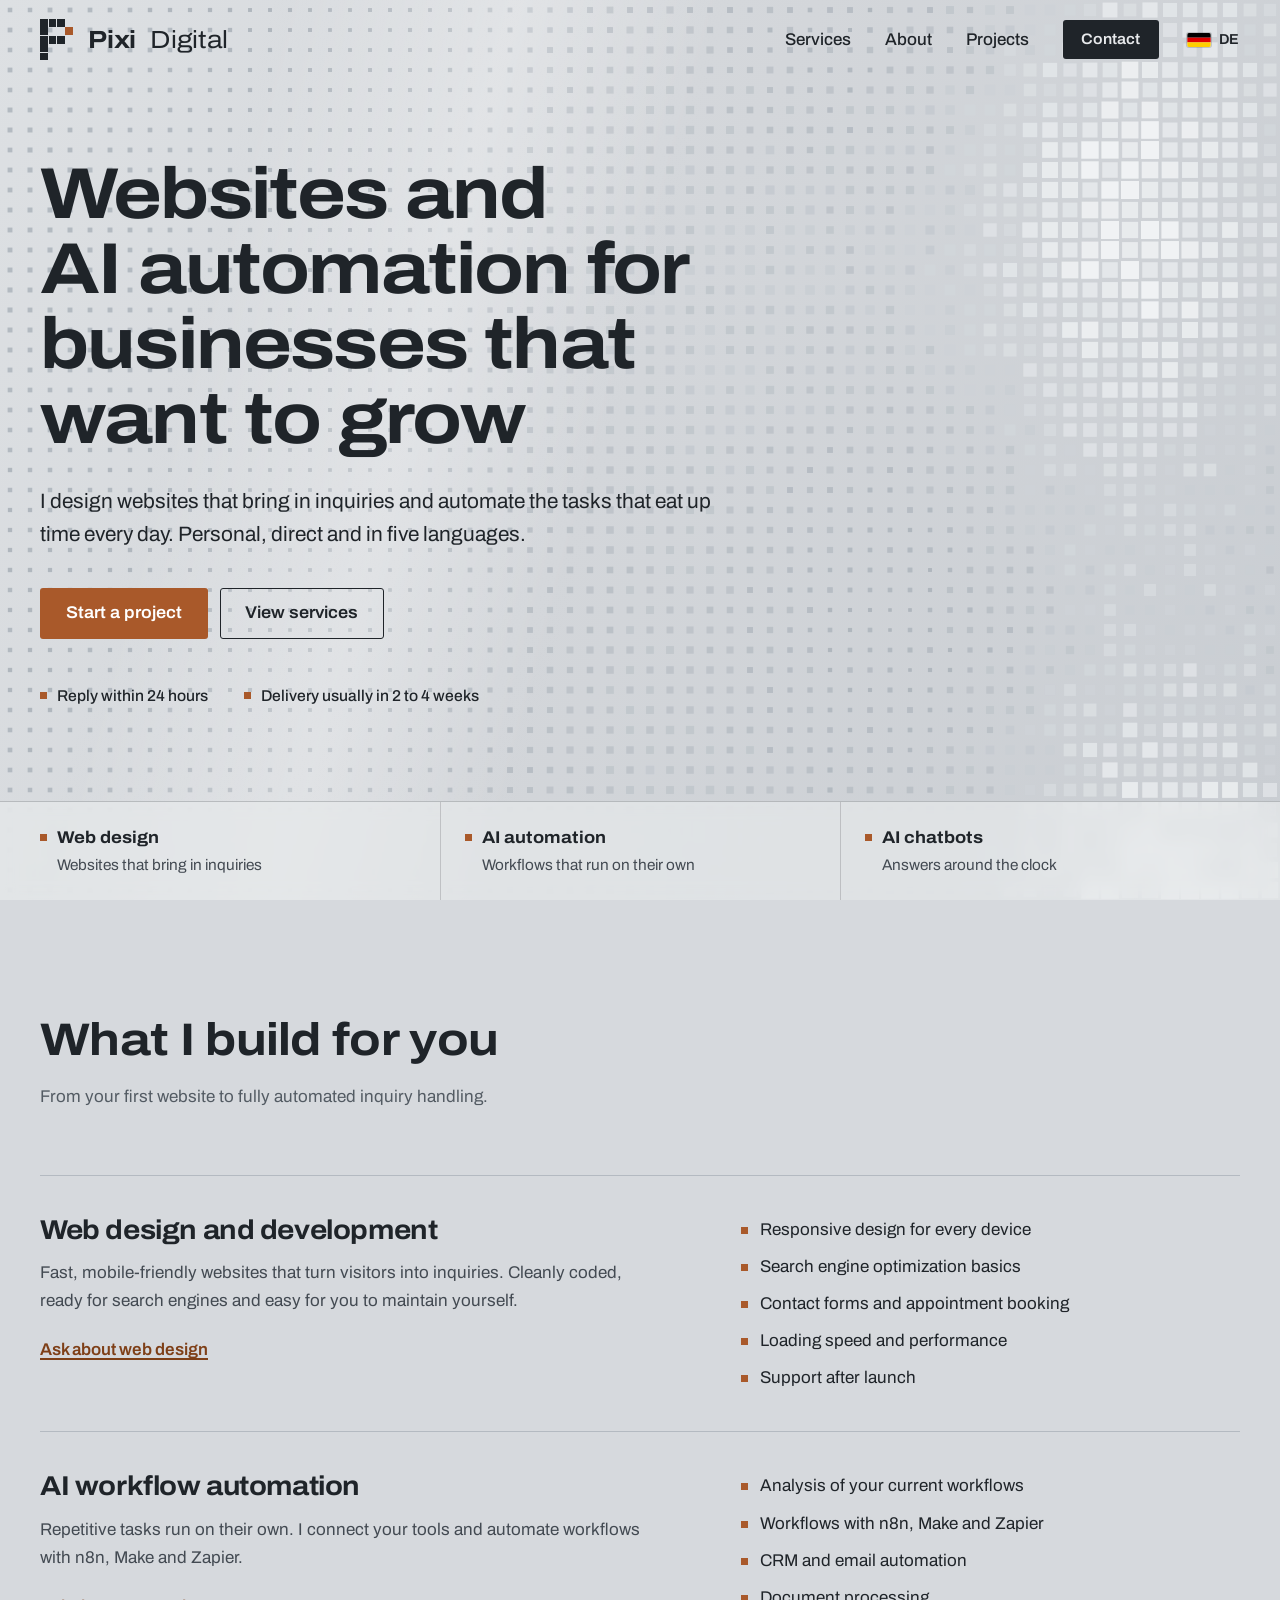
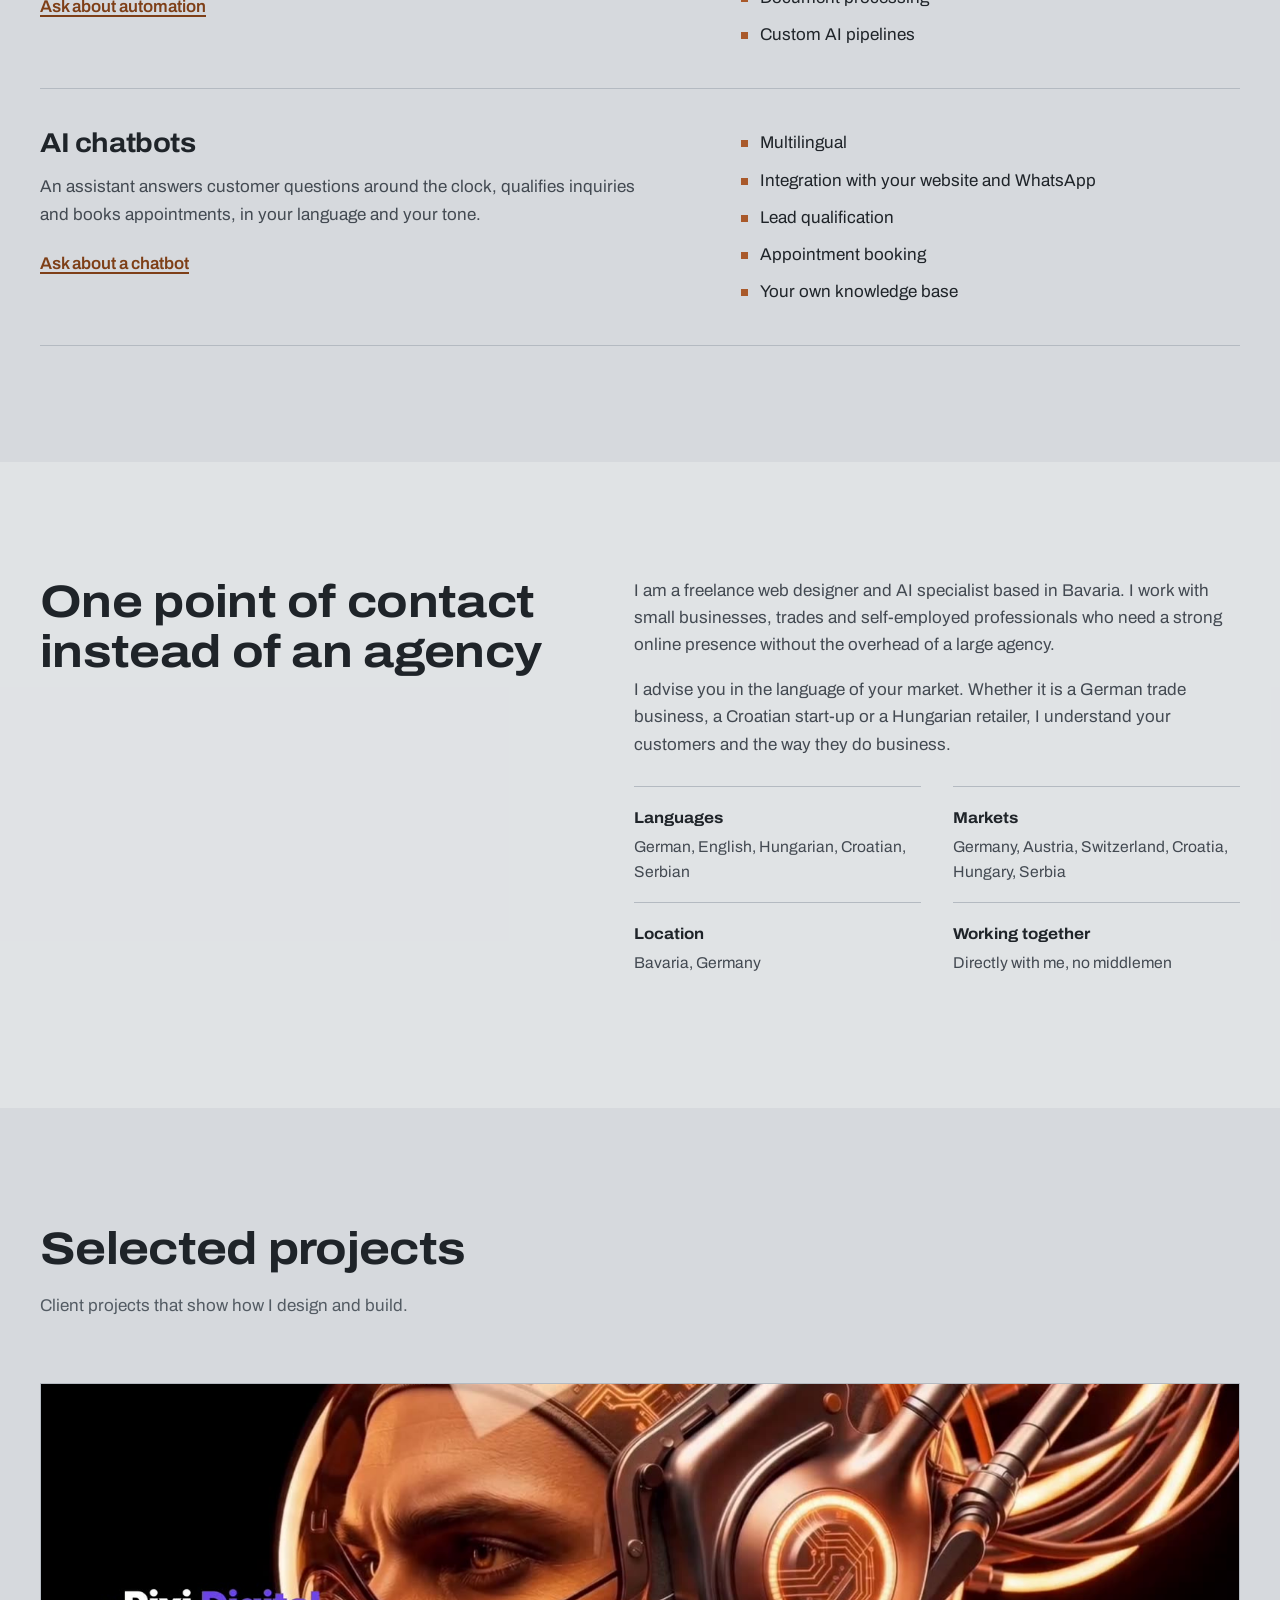
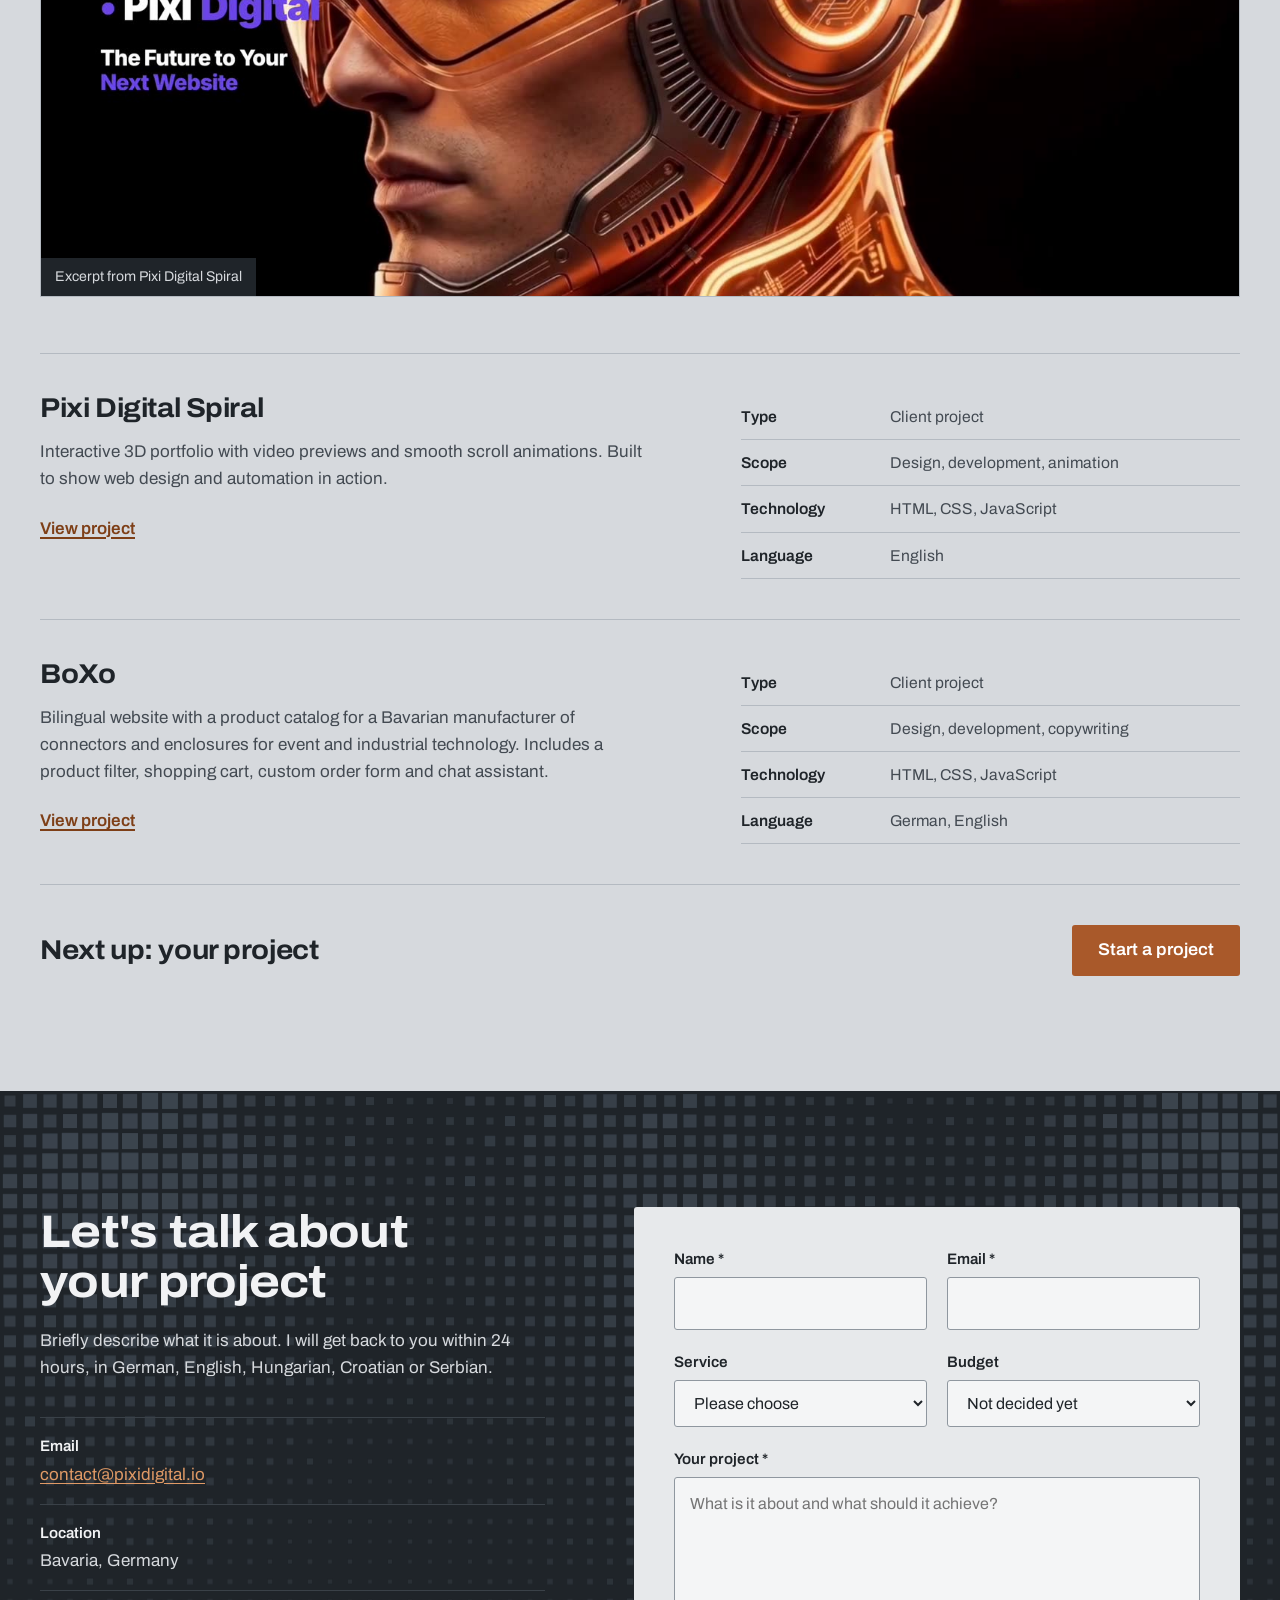
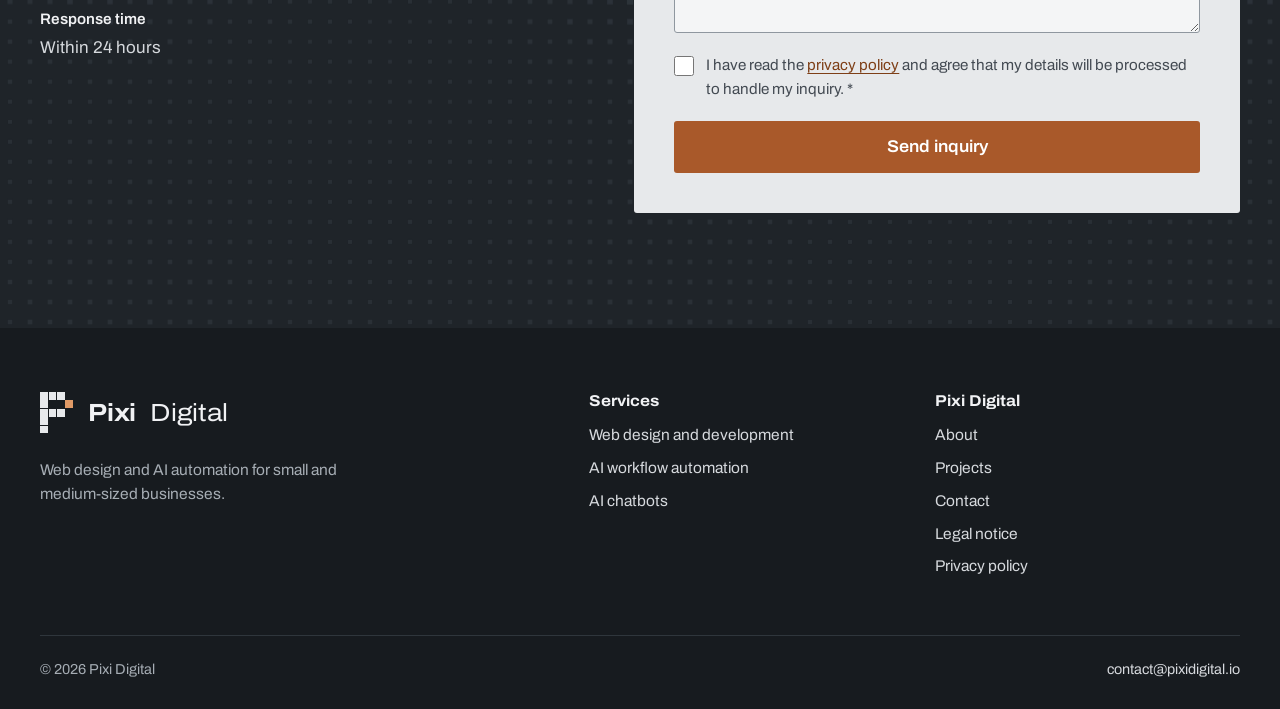
==== en/index.html @ e6fba8e6 "BoXo statt LaserCNC, englische Version mit Sprachumschalter" ====
<!DOCTYPE html>
<html lang="en">
<head>
  <meta charset="UTF-8" />
  <meta name="viewport" content="width=device-width, initial-scale=1" />
  <title>Pixi Digital – Web design and AI automation for businesses in Bavaria</title>
  <meta name="description" content="Pixi Digital designs websites for small and medium-sized businesses, automates workflows with AI and builds chatbots. Consulting in German, English, Hungarian, Croatian and Serbian." />
  <link rel="canonical" href="https://pixidigital.io/en/" />
  <link rel="alternate" hreflang="de" href="https://pixidigital.io/" />
  <link rel="alternate" hreflang="en" href="https://pixidigital.io/en/" />
  <link rel="alternate" hreflang="x-default" href="https://pixidigital.io/" />
  <meta name="theme-color" content="#d6d9dd" />

  <meta property="og:type" content="website" />
  <meta property="og:locale" content="en_US" />
  <meta property="og:locale:alternate" content="de_DE" />
  <meta property="og:site_name" content="Pixi Digital" />
  <meta property="og:title" content="Pixi Digital – Web design and AI automation" />
  <meta property="og:description" content="Websites that bring in inquiries. Workflows that run on their own. For small and medium-sized businesses in Germany, Austria and Switzerland." />
  <meta property="og:url" content="https://pixidigital.io/en/" />

  <link rel="icon" type="image/svg+xml" href="../favicon.svg" />
  <link rel="preload" href="../fonts/archivo-latin-wdth-normal.woff2" as="font" type="font/woff2" crossorigin />
  <link rel="stylesheet" href="../style.css" />

  <script type="application/ld+json">
  {
    "@context": "https://schema.org",
    "@type": "ProfessionalService",
    "name": "Pixi Digital",
    "url": "https://pixidigital.io/en/",
    "email": "contact@pixidigital.io",
    "description": "Web design, AI workflow automation and AI chatbots for small and medium-sized businesses.",
    "areaServed": ["DE", "AT", "CH", "HR", "HU", "RS"],
    "knowsLanguage": ["de", "en", "hu", "hr", "sr"]
  }
  </script>
</head>
<body>
  <a class="skip-link" href="#content">Skip to content</a>

  <header class="site-header" id="siteHeader">
    <div class="wrap">
      <a class="brand" href="#top" aria-label="Pixi Digital, back to top">
        <svg viewBox="0 0 20 25" aria-hidden="true" focusable="false">
          <g fill="#1f2429">
            <rect x="0" y="0" width="4.6" height="4.6"/><rect x="5" y="0" width="4.6" height="4.6"/><rect x="10" y="0" width="4.6" height="4.6"/>
            <rect x="0" y="5" width="4.6" height="4.6"/>
            <rect x="0" y="10" width="4.6" height="4.6"/><rect x="5" y="10" width="4.6" height="4.6"/><rect x="10" y="10" width="4.6" height="4.6"/>
            <rect x="0" y="15" width="4.6" height="4.6"/>
            <rect x="0" y="20" width="4.6" height="4.6"/>
          </g>
          <rect x="15" y="5" width="4.6" height="4.6" fill="#a9592a"/>
        </svg>
        <b>Pixi</b><span>Digital</span>
      </a>
      <button class="nav-toggle" id="navToggle" type="button" aria-expanded="false" aria-controls="siteNav" aria-label="Open menu"><span></span></button>
      <nav aria-label="Main navigation">
        <ul class="nav-list" id="siteNav">
          <li><a href="#services">Services</a></li>
          <li><a href="#about">About</a></li>
          <li><a href="#projects">Projects</a></li>
          <li><a class="btn btn--ink btn--sm" href="#contact">Contact</a></li>
        </ul>
      </nav>
      <a class="lang-switch" href="../" hreflang="de" lang="de" aria-label="Auf Deutsch wechseln">
        <svg class="flag" viewBox="0 0 5 3" width="24" height="14" aria-hidden="true" focusable="false"><rect width="5" height="1" fill="#000"/><rect y="1" width="5" height="1" fill="#dd0000"/><rect y="2" width="5" height="1" fill="#ffce00"/></svg>
        <span>DE</span>
      </a>
    </div>
  </header>

  <main id="content">
    <canvas class="pixel-fall" id="pixelFall" aria-hidden="true"></canvas>
    <section class="hero" id="top" aria-labelledby="hero-title">
      <div class="wrap hero__inner">
        <h1 id="hero-title">Websites and <span class="nb">AI automation</span> for businesses that want to grow</h1>
        <p class="hero__lead">I design websites that bring in inquiries and automate the tasks that eat up time every day. Personal, direct and in five languages.</p>
        <div class="hero__actions">
          <a class="btn btn--copper" href="#contact">Start a project</a>
          <a class="btn btn--line" href="#services">View services</a>
        </div>
        <ul class="facts">
          <li>Reply within 24 hours</li>
          <li>Delivery usually in 2 to 4 weeks</li>
        </ul>
      </div>
      <div class="hero__strip">
        <ul>
          <li><a href="#webdesign"><strong>Web design</strong><span>Websites that bring in inquiries</span></a></li>
          <li><a href="#automation"><strong>AI automation</strong><span>Workflows that run on their own</span></a></li>
          <li><a href="#chatbots"><strong>AI chatbots</strong><span>Answers around the clock</span></a></li>
        </ul>
      </div>
    </section>

    <section class="section" id="services" aria-labelledby="services-title">
      <div class="wrap">
        <div class="section-head">
          <h2 id="services-title">What I build for you</h2>
          <p>From your first website to fully automated inquiry handling.</p>
        </div>

        <article class="service" id="webdesign">
          <div>
            <h3>Web design and development</h3>
            <p>Fast, mobile-friendly websites that turn visitors into inquiries. Cleanly coded, ready for search engines and easy for you to maintain yourself.</p>
            <a class="link-action" href="#contact" data-service="Webdesign">Ask about web design</a>
          </div>
          <ul class="checklist">
            <li>Responsive design for every device</li>
            <li>Search engine optimization basics</li>
            <li>Contact forms and appointment booking</li>
            <li>Loading speed and performance</li>
            <li>Support after launch</li>
          </ul>
        </article>

        <article class="service" id="automation">
          <div>
            <h3>AI workflow automation</h3>
            <p>Repetitive tasks run on their own. I connect your tools and automate workflows with n8n, Make and Zapier.</p>
            <a class="link-action" href="#contact" data-service="KI-Automatisierung">Ask about automation</a>
          </div>
          <ul class="checklist">
            <li>Analysis of your current workflows</li>
            <li>Workflows with n8n, Make and Zapier</li>
            <li>CRM and email automation</li>
            <li>Document processing</li>
            <li>Custom AI pipelines</li>
          </ul>
        </article>

        <article class="service" id="chatbots">
          <div>
            <h3>AI chatbots</h3>
            <p>An assistant answers customer questions around the clock, qualifies inquiries and books appointments, in your language and your tone.</p>
            <a class="link-action" href="#contact" data-service="KI-Chatbot">Ask about a chatbot</a>
          </div>
          <ul class="checklist">
            <li>Multilingual</li>
            <li>Integration with your website and WhatsApp</li>
            <li>Lead qualification</li>
            <li>Appointment booking</li>
            <li>Your own knowledge base</li>
          </ul>
        </article>
      </div>
    </section>

    <section class="section section--raised" id="about" aria-labelledby="about-title">
      <div class="wrap about">
        <h2 id="about-title">One point of contact instead of an agency</h2>
        <div>
          <div class="about__text">
            <p>I am a freelance web designer and AI specialist based in Bavaria. I work with small businesses, trades and self-employed professionals who need a strong online presence without the overhead of a large agency.</p>
            <p>I advise you in the language of your market. Whether it is a German trade business, a Croatian start-up or a Hungarian retailer, I understand your customers and the way they do business.</p>
          </div>
          <dl class="about__facts">
            <div><dt>Languages</dt><dd>German, English, Hungarian, Croatian, Serbian</dd></div>
            <div><dt>Markets</dt><dd>Germany, Austria, Switzerland, Croatia, Hungary, Serbia</dd></div>
            <div><dt>Location</dt><dd>Bavaria, Germany</dd></div>
            <div><dt>Working together</dt><dd>Directly with me, no middlemen</dd></div>
          </dl>
        </div>
      </div>
    </section>

    <section class="section" id="projects" aria-labelledby="projects-title">
      <div class="wrap">
        <div class="section-head">
          <h2 id="projects-title">Selected projects</h2>
          <p>Client projects that show how I design and build.</p>
        </div>

        <figure class="reel">
          <video id="reelVideo" src="../The%20Future.mp4" poster="../reel-poster.jpg" muted loop playsinline preload="metadata" aria-label="Video preview of the Pixi Digital Spiral project"></video>
          <figcaption>Excerpt from Pixi Digital Spiral</figcaption>
        </figure>

        <article class="project">
          <div>
            <h3>Pixi Digital Spiral</h3>
            <p>Interactive 3D portfolio with video previews and smooth scroll animations. Built to show web design and automation in action.</p>
            <a class="link-action" href="https://spiral.pixidigital.io" target="_blank" rel="noopener noreferrer">View project<span class="sr-only"> (opens in a new tab)</span></a>
          </div>
          <dl>
            <div><dt>Type</dt><dd>Client project</dd></div>
            <div><dt>Scope</dt><dd>Design, development, animation</dd></div>
            <div><dt>Technology</dt><dd>HTML, CSS, JavaScript</dd></div>
            <div><dt>Language</dt><dd>English</dd></div>
          </dl>
        </article>

        <article class="project">
          <div>
            <h3>BoXo</h3>
            <p>Bilingual website with a product catalog for a Bavarian manufacturer of connectors and enclosures for event and industrial technology. Includes a product filter, shopping cart, custom order form and chat assistant.</p>
            <a class="link-action" href="https://happareute.netlify.app" target="_blank" rel="noopener noreferrer">View project<span class="sr-only"> (opens in a new tab)</span></a>
          </div>
          <dl>
            <div><dt>Type</dt><dd>Client project</dd></div>
            <div><dt>Scope</dt><dd>Design, development, copywriting</dd></div>
            <div><dt>Technology</dt><dd>HTML, CSS, JavaScript</dd></div>
            <div><dt>Language</dt><dd>German, English</dd></div>
          </dl>
        </article>

        <div class="next-project">
          <h3>Next up: your project</h3>
          <a class="btn btn--copper" href="#contact">Start a project</a>
        </div>
      </div>
    </section>

    <section class="section on-night has-field" id="contact" aria-labelledby="contact-title">
      <canvas class="pixel-field" data-pixel="top" data-palette="night" aria-hidden="true"></canvas>
      <div class="wrap contact">
        <div class="contact__intro">
          <h2 id="contact-title">Let's talk about your project</h2>
          <p>Briefly describe what it is about. I will get back to you within 24 hours, in German, English, Hungarian, Croatian or Serbian.</p>
          <dl class="contact__list">
            <div><dt>Email</dt><dd><a href="mailto:contact@pixidigital.io">contact@pixidigital.io</a></dd></div>
            <div><dt>Location</dt><dd>Bavaria, Germany</dd></div>
            <div><dt>Response time</dt><dd>Within 24 hours</dd></div>
          </dl>
        </div>

        <form class="form" id="contactForm" novalidate>
          <div class="form-row">
            <div class="field">
              <label for="name">Name *</label>
              <input type="text" id="name" name="name" autocomplete="name" required aria-describedby="name-error" />
              <p class="field-error" id="name-error"></p>
            </div>
            <div class="field">
              <label for="email">Email *</label>
              <input type="email" id="email" name="email" autocomplete="email" required aria-describedby="email-error" />
              <p class="field-error" id="email-error"></p>
            </div>
          </div>
          <div class="form-row">
            <div class="field">
              <label for="service">Service</label>
              <select id="service" name="service">
                <option value="">Please choose</option>
                <option value="Webdesign">Web design</option>
                <option value="KI-Automatisierung">AI automation</option>
                <option value="KI-Chatbot">AI chatbot</option>
                <option value="Sonstiges">Other</option>
              </select>
            </div>
            <div class="field">
              <label for="budget">Budget</label>
              <select id="budget" name="budget">
                <option value="">Not decided yet</option>
                <option value="300-500">€300 to €500</option>
                <option value="500-1000">€500 to €1,000</option>
                <option value="1000-2000">€1,000 to €2,000</option>
                <option value="2000-5000">€2,000 to €5,000</option>
                <option value="5000+">Over €5,000</option>
              </select>
            </div>
          </div>
          <div class="field">
            <label for="message">Your project *</label>
            <textarea id="message" name="message" rows="5" placeholder="What is it about and what should it achieve?" required aria-describedby="message-error"></textarea>
            <p class="field-error" id="message-error"></p>
          </div>

          <!-- Honeypot: invisible to people, bots fill it in -->
          <div class="hp" aria-hidden="true">
            <label for="website">Website (please leave empty)</label>
            <input type="text" id="website" name="website" tabindex="-1" autocomplete="off" />
          </div>

          <div class="consent">
            <div class="consent__row">
              <input type="checkbox" id="privacy" name="privacy" required aria-describedby="privacy-error" />
              <label for="privacy">I have read the <a href="privacy.html" target="_blank" rel="noopener">privacy policy</a> and agree that my details will be processed to handle my inquiry. *</label>
            </div>
            <p class="field-error" id="privacy-error"></p>
          </div>

          <button type="submit" class="btn btn--copper" id="submitBtn">Send inquiry</button>
          <p class="form-status" id="formStatus" role="status" aria-live="polite"></p>
        </form>
      </div>
    </section>
  </main>

  <footer class="site-footer">
    <div class="wrap">
      <div class="footer-grid">
        <div>
          <a class="brand" href="#top" aria-label="Pixi Digital, back to top">
            <svg viewBox="0 0 20 25" aria-hidden="true" focusable="false">
              <g fill="#e7e9eb">
                <rect x="0" y="0" width="4.6" height="4.6"/><rect x="5" y="0" width="4.6" height="4.6"/><rect x="10" y="0" width="4.6" height="4.6"/>
                <rect x="0" y="5" width="4.6" height="4.6"/>
                <rect x="0" y="10" width="4.6" height="4.6"/><rect x="5" y="10" width="4.6" height="4.6"/><rect x="10" y="10" width="4.6" height="4.6"/>
                <rect x="0" y="15" width="4.6" height="4.6"/>
                <rect x="0" y="20" width="4.6" height="4.6"/>
              </g>
              <rect x="15" y="5" width="4.6" height="4.6" fill="#e09a66"/>
            </svg>
            <b>Pixi</b><span>Digital</span>
          </a>
          <p>Web design and AI automation for small and medium-sized businesses.</p>
        </div>
        <div>
          <h2>Services</h2>
          <ul>
            <li><a href="#services">Web design and development</a></li>
            <li><a href="#services">AI workflow automation</a></li>
            <li><a href="#services">AI chatbots</a></li>
          </ul>
        </div>
        <div>
          <h2>Pixi Digital</h2>
          <ul>
            <li><a href="#about">About</a></li>
            <li><a href="#projects">Projects</a></li>
            <li><a href="#contact">Contact</a></li>
            <li><a href="legal-notice.html">Legal notice</a></li>
            <li><a href="privacy.html">Privacy policy</a></li>
          </ul>
        </div>
      </div>
      <div class="footer-bottom">
        <p>&copy; 2026 Pixi Digital</p>
        <p><a href="mailto:contact@pixidigital.io">contact@pixidigital.io</a></p>
      </div>
    </div>
  </footer>

  <script src="../script.js" defer></script>
  <script src="../pixel-field.js" defer></script>
  <script src="../pixel-fall.js" defer></script>
</body>
</html>
---- style.css ----
/* ==========================================================================
   Pixi Digital
   Material: gebürsteter Stahl, Kupfer. Motiv: Pixel.
   ========================================================================== */

/* --- Schrift (lokal eingebunden, keine Verbindung zu Google) ------------- */
@font-face {
  font-family: "Archivo";
  src: url("fonts/archivo-latin-wdth-normal.woff2") format("woff2");
  font-weight: 100 900;
  font-stretch: 62% 125%;
  font-style: normal;
  font-display: swap;
  unicode-range: U+0000-00FF, U+0131, U+0152-0153, U+02BB-02BC, U+02C6, U+02DA, U+02DC, U+0304, U+0308, U+0329, U+2000-206F, U+20AC, U+2122, U+2191, U+2193, U+2212, U+2215, U+FEFF, U+FFFD;
}
@font-face {
  font-family: "Archivo";
  src: url("fonts/archivo-latin-ext-wdth-normal.woff2") format("woff2");
  font-weight: 100 900;
  font-stretch: 62% 125%;
  font-style: normal;
  font-display: swap;
  unicode-range: U+0100-02BA, U+02BD-02C5, U+02C7-02CC, U+02CE-02D7, U+02DD-02FF, U+0304, U+0308, U+0329, U+1D00-1DBF, U+1E00-1E9F, U+1EF2-1EFF, U+2020, U+20A0-20AB, U+20AD-20C0, U+2113, U+2C60-2C7F, U+A720-A7FF;
}

/* --- Tokens --------------------------------------------------------------- */
:root {
  --steel:        #d6d9dd;   /* Seitenhintergrund */
  --steel-raised: #e7e9eb;   /* Flächen, Formular */
  --steel-sunk:   #cbcfd4;
  --steel-line:   #b4bac1;   /* Linien, Pixel */
  --ink:          #1f2429;   /* Überschriften, dunkle Sektion */
  --ink-soft:     #434a52;   /* Fließtext */
  --ink-mute:     #535b63;   /* Nebentext */
  --copper:       #a9592a;   /* Aktionen */
  --copper-deep:  #7e3f17;   /* Textlinks auf Hellgrau */
  --copper-glow:  #e09a66;   /* Linkfarbe auf Dunkel, Pixelglut */
  --night:        #1f2429;
  --night-deep:   #171b1f;
  --on-night:     #d6d9dd;
  --on-night-mute:#a6adb4;
  --error:        #a32a1d;

  --radius: 3px;
  --header-h: 80px;
  --wrap: min(1200px, 100% - 48px);
}

/* --- Basis ---------------------------------------------------------------- */
*, *::before, *::after { box-sizing: border-box; }
html {
  scroll-padding-top: calc(var(--header-h) + 16px);
  -webkit-text-size-adjust: 100%;
}
@media (prefers-reduced-motion: no-preference) {
  html { scroll-behavior: smooth; }
}
body {
  margin: 0;
  background: var(--steel);
  color: var(--ink-soft);
  font-family: "Archivo", system-ui, -apple-system, "Segoe UI", sans-serif;
  font-size: 1.0625rem;
  line-height: 1.6;
  -webkit-font-smoothing: antialiased;
}
h1, h2, h3, h4, p, ul, dl, dd, figure { margin: 0; }
ul { padding: 0; list-style: none; }
img, svg, video { display: block; max-width: 100%; }
p { max-width: 62ch; text-wrap: pretty; }
a { color: var(--copper-deep); text-underline-offset: 0.2em; }
a:hover { color: var(--ink); }

h1, h2, h3 {
  color: var(--ink);
  font-weight: 700;
  font-stretch: 114%;
  letter-spacing: -0.015em;
  line-height: 1.1;
  text-wrap: balance;
  hyphens: auto;
  overflow-wrap: break-word;
}
h2 { font-size: clamp(1.75rem, 1.1rem + 2.4vw, 2.85rem); }
h3 { font-size: clamp(1.3rem, 1.1rem + 0.8vw, 1.7rem); font-stretch: 108%; }

:focus-visible {
  outline: 2px solid var(--copper);
  outline-offset: 3px;
}
.on-night :focus-visible,
.site-footer :focus-visible { outline-color: var(--copper-glow); }

.wrap { width: var(--wrap); margin-inline: auto; }

.sr-only {
  position: absolute;
  width: 1px;
  height: 1px;
  margin: -1px;
  padding: 0;
  overflow: hidden;
  clip: rect(0 0 0 0);
  white-space: nowrap;
  border: 0;
}

.skip-link {
  position: absolute;
  left: 16px;
  top: -80px;
  z-index: 200;
  background: var(--ink);
  color: #fff;
  padding: 10px 16px;
  border-radius: var(--radius);
}
.skip-link:focus { top: 12px; color: #fff; }

/* --- Schaltflächen -------------------------------------------------------- */
.btn {
  display: inline-flex;
  align-items: center;
  justify-content: center;
  padding: 0.9rem 1.55rem;
  border: 1px solid transparent;
  border-radius: var(--radius);
  font: inherit;
  font-weight: 600;
  font-stretch: 105%;
  line-height: 1.2;
  text-decoration: none;
  cursor: pointer;
  transition: background-color 0.2s, color 0.2s, border-color 0.2s;
}
.btn--copper { background: var(--copper); color: #fff; }
.btn--copper:hover { background: var(--copper-deep); color: #fff; }
.btn--line { border-color: var(--ink); color: var(--ink); }
.btn--line:hover { background: var(--ink); color: var(--steel-raised); }
.btn--ink { background: var(--ink); color: var(--steel-raised); }
.btn--ink:hover { background: var(--copper-deep); color: #fff; }
.btn[disabled] { opacity: 0.6; cursor: progress; }
.btn--sm { padding: 0.6rem 1.1rem; font-size: 0.95rem; }

/* --- Kopfzeile ------------------------------------------------------------ */
.site-header {
  position: fixed;
  inset: 0 0 auto 0;
  z-index: 100;
  height: var(--header-h);
  border-bottom: 1px solid transparent;
  transition: background-color 0.25s, border-color 0.25s;
}
.site-header.is-scrolled,
.site-header.menu-open {
  background: rgba(231, 233, 235, 0.94);
  border-bottom-color: var(--steel-line);
  -webkit-backdrop-filter: blur(10px);
  backdrop-filter: blur(10px);
}
.site-header .wrap {
  display: flex;
  align-items: center;
  justify-content: space-between;
  height: 100%;
}
.brand {
  display: inline-flex;
  align-items: center;
  gap: 14px;
  color: var(--ink);
  font-stretch: 112%;
  font-size: 1.55rem;
  font-weight: 700;
  letter-spacing: -0.01em;
  text-decoration: none;
}
.brand:hover { color: var(--ink); }
.brand span { font-weight: 400; }
.brand svg { width: 34px; height: 42px; flex: none; shape-rendering: crispEdges; }

.nav-list { display: flex; align-items: center; gap: 34px; }
.nav-list a:not(.btn) {
  color: var(--ink);
  font-weight: 500;
  text-decoration: none;
  padding-block: 6px;
  background: linear-gradient(var(--copper), var(--copper)) left bottom / 0 2px no-repeat;
  transition: background-size 0.25s;
}
.nav-list a:not(.btn):hover,
.nav-list a:not(.btn)[aria-current="true"] { background-size: 100% 2px; }

.nav-toggle {
  display: none;
  width: 44px;
  height: 44px;
  margin-right: -10px;
  border: 0;
  background: none;
  color: var(--ink);
  cursor: pointer;
}
.nav-toggle span,
.nav-toggle span::before,
.nav-toggle span::after {
  display: block;
  width: 22px;
  height: 2px;
  background: currentColor;
  margin-inline: auto;
  content: "";
  transition: transform 0.2s, background-color 0.2s;
}
.nav-toggle span { position: relative; }
.nav-toggle span::before { position: absolute; top: -7px; left: 0; }
.nav-toggle span::after  { position: absolute; top: 7px; left: 0; }
.menu-open .nav-toggle span { background: transparent; }
.menu-open .nav-toggle span::before { transform: translateY(7px) rotate(45deg); }
.menu-open .nav-toggle span::after  { transform: translateY(-7px) rotate(-45deg); }

/* Sprachumschalter: Flagge der anderen Sprache, ganz rechts in der Kopfzeile */
.site-header .wrap { gap: 28px; }
.site-header .brand { margin-right: auto; }
.site-header nav { order: 1; }
.lang-switch { order: 2; }
.nav-toggle { order: 3; }
.lang-switch {
  display: inline-flex;
  align-items: center;
  gap: 8px;
  min-height: 44px;
  color: var(--ink);
  font-size: 0.9rem;
  font-weight: 600;
  letter-spacing: 0.04em;
  text-decoration: none;
}
.lang-switch .flag {
  flex: none;
  border-radius: 2px;
  box-shadow: 0 0 0 1px rgba(31, 36, 41, 0.18);
  transition: transform 0.2s;
}
.lang-switch:hover .flag { transform: scale(1.12); }

/* --- Hero ----------------------------------------------------------------- */
.hero {
  position: relative;
  display: grid;
  grid-template-rows: 1fr auto;
  min-height: min(100svh, 900px);
  padding: calc(var(--header-h) + 40px) 0 0;
  overflow: hidden;
}
.hero::before {
  /* Verlauf liegt unter dem festen Pixel-Canvas, damit Quadrate über den Hero hinaus fallen können */
  content: "";
  position: absolute;
  inset: 0;
  z-index: -1;
  background: linear-gradient(115deg, #dde0e3 0%, #d3d6da 48%, #c9cdd2 100%);
}
.hero::after {
  /* Lichtreflex wie auf gebürstetem Metall */
  content: "";
  position: absolute;
  inset: 0;
  pointer-events: none;
  background: linear-gradient(105deg, transparent 18%, rgba(255, 255, 255, 0.28) 34%, transparent 48%);
}
.pixel-field {
  position: absolute;
  inset: 0;
  width: 100%;
  height: 100%;
}
.hero__inner { position: relative; z-index: 1; align-self: center; padding-bottom: 56px; }
.hero h1 {
  max-width: 13.5em;
  font-size: clamp(2.05rem, 0.9rem + 4.6vw, 4.5rem);
  line-height: 1.04;
  letter-spacing: -0.025em;
}
@media (min-width: 561px) { .nb { white-space: nowrap; } }
.hero__lead {
  margin-top: 28px;
  font-size: clamp(1.08rem, 1rem + 0.4vw, 1.3rem);
  color: var(--ink);
  max-width: 34em;
}
.hero__actions { display: flex; flex-wrap: wrap; gap: 12px; margin-top: 36px; }
.facts { display: flex; flex-wrap: wrap; gap: 10px 36px; margin-top: 44px; }
.facts li {
  display: flex;
  align-items: center;
  gap: 10px;
  color: var(--ink);
  font-weight: 500;
  font-size: 0.98rem;
}
.facts li::before,
.checklist li::before {
  content: "";
  flex: none;
  width: 7px;
  height: 7px;
  background: var(--copper);
}

/* --- Sektionen ------------------------------------------------------------ */
.section { padding: clamp(72px, 9vw, 128px) 0; }
.section--raised { background: rgba(231, 233, 235, 0.62); }
.section-head { margin-bottom: clamp(40px, 5vw, 64px); }
.section-head p { margin-top: 18px; color: var(--ink-mute); }

/* Leistungen */
.service {
  display: grid;
  grid-template-columns: minmax(0, 5fr) minmax(0, 4fr);
  gap: 20px clamp(32px, 6vw, 96px);
  padding: 40px 0;
  border-top: 1px solid var(--steel-line);
}
.service:last-child { border-bottom: 1px solid var(--steel-line); }
.service p { margin-top: 14px; }
.service .link-action { display: inline-block; margin-top: 22px; }
.link-action {
  color: var(--copper-deep);
  font-weight: 600;
  text-decoration-thickness: 2px;
}
.checklist { display: grid; gap: 10px; align-content: start; }
.checklist li { display: flex; align-items: baseline; gap: 12px; color: var(--ink); }
.checklist li::before { transform: translateY(-1px); }

/* Über mich */
.about {
  display: grid;
  grid-template-columns: minmax(0, 5fr) minmax(0, 6fr);
  gap: 32px clamp(32px, 7vw, 112px);
}
.about__text { display: grid; gap: 18px; align-content: start; }
.about__facts {
  display: grid;
  grid-template-columns: repeat(2, minmax(0, 1fr));
  gap: 0 32px;
  margin-top: 28px;
}
.about__facts div { padding: 18px 0; border-top: 1px solid var(--steel-line); }
.about__facts dt { color: var(--ink); font-weight: 700; font-stretch: 108%; font-size: 0.98rem; }
.about__facts dd { margin-top: 4px; font-size: 0.98rem; }

/* Projekte */
.reel {
  position: relative;
  aspect-ratio: 21 / 9;
  background: var(--night);
  border: 1px solid var(--steel-line);
  overflow: hidden;
}
.reel video { width: 100%; height: 100%; object-fit: cover; }
.reel figcaption {
  position: absolute;
  left: 0;
  bottom: 0;
  padding: 8px 14px;
  background: var(--night);
  color: var(--on-night);
  font-size: 0.88rem;
}
.project {
  display: grid;
  grid-template-columns: minmax(0, 5fr) minmax(0, 4fr);
  gap: 24px clamp(32px, 6vw, 96px);
  padding: 40px 0;
  border-top: 1px solid var(--steel-line);
}
.project:first-of-type { margin-top: 56px; }
.project p { margin-top: 14px; }
.project .link-action { display: inline-block; margin-top: 22px; }
.project dl { display: grid; gap: 0; align-content: start; }
.project dl div {
  display: grid;
  grid-template-columns: 8.5em 1fr;
  gap: 16px;
  padding: 10px 0;
  border-bottom: 1px solid var(--steel-line);
  font-size: 0.98rem;
}
.project dt { color: var(--ink); font-weight: 600; }
.next-project {
  display: flex;
  flex-wrap: wrap;
  align-items: center;
  justify-content: space-between;
  gap: 20px 40px;
  padding: 40px 0 0;
  border-top: 1px solid var(--steel-line);
}
.next-project h3 { max-width: 18em; }

/* Kontakt (dunkel) */
.on-night { background: var(--night); color: var(--on-night); }
.on-night h2, .on-night h3 { color: #f1f2f4; }
.on-night a { color: var(--copper-glow); }
.on-night a:hover { color: #fff; }
.contact {
  display: grid;
  grid-template-columns: minmax(0, 5fr) minmax(0, 6fr);
  gap: 48px clamp(32px, 7vw, 112px);
  align-items: start;
}
.contact__intro p { margin-top: 20px; }
.contact__list { margin-top: 36px; display: grid; gap: 0; }
.contact__list div { padding: 16px 0; border-top: 1px solid #3a4148; }
.contact__list dt { color: #f1f2f4; font-weight: 600; font-size: 0.95rem; }
.contact__list dd { margin-top: 2px; color: var(--on-night); }

.form {
  display: grid;
  gap: 20px;
  padding: clamp(22px, 3.5vw, 40px);
  background: var(--steel-raised);
  color: var(--ink-soft);
  border-radius: var(--radius);
}
.form-row { display: grid; grid-template-columns: repeat(2, minmax(0, 1fr)); gap: 20px; }
.field { display: grid; gap: 6px; align-content: start; }
.field label { color: var(--ink); font-weight: 600; font-size: 0.95rem; }
.field input,
.field select,
.field textarea {
  width: 100%;
  padding: 0.8rem 0.9rem;
  border: 1px solid #8f979f;
  border-radius: var(--radius);
  background: #f4f5f6;
  color: var(--ink);
  font: inherit;
  font-size: 1rem;
}
.field textarea { resize: vertical; min-height: 140px; }
.field input:focus-visible,
.field select:focus-visible,
.field textarea:focus-visible { outline: 2px solid var(--copper); outline-offset: 1px; border-color: var(--copper); }
.field .has-error { border-color: var(--error); }
.field-error { color: var(--error); font-size: 0.9rem; min-height: 0; }
.field-error:empty { display: none; }
.hp { position: absolute; left: -9999px; width: 1px; height: 1px; overflow: hidden; }

.consent { display: grid; gap: 6px; }
.consent__row { display: flex; gap: 12px; align-items: flex-start; }
.consent input { flex: none; width: 20px; height: 20px; margin: 3px 0 0; accent-color: var(--copper); }
.consent label { font-size: 0.95rem; }
.consent a { color: var(--copper-deep); }

.form-status { padding: 14px 16px; border-left: 3px solid var(--copper); background: #f4f5f6; color: var(--ink); }
.form-status:empty { display: none; }
.form-status.is-error { border-left-color: var(--error); }

/* Fußzeile */
.site-footer {
  background: var(--night-deep);
  color: var(--on-night-mute);
  padding: 64px 0 28px;
  font-size: 0.97rem;
}
.site-footer a { color: var(--on-night); text-decoration: none; }
.site-footer a:hover { color: var(--copper-glow); text-decoration: underline; }
.footer-grid {
  display: grid;
  grid-template-columns: minmax(0, 5fr) repeat(2, minmax(0, 3fr));
  gap: 40px;
}
.site-footer .brand { color: #f1f2f4; }
.site-footer .brand:hover { color: #f1f2f4; }
.footer-grid p { margin-top: 16px; max-width: 34ch; }
.site-footer h2 {
  color: #f1f2f4;
  font-size: 0.98rem;
  font-stretch: 108%;
  letter-spacing: 0;
}
.site-footer ul { margin-top: 14px; display: grid; gap: 8px; }
.footer-bottom {
  margin-top: 56px;
  padding-top: 22px;
  border-top: 1px solid #2f363c;
  display: flex;
  flex-wrap: wrap;
  justify-content: space-between;
  gap: 8px 24px;
  font-size: 0.9rem;
}

/* Fußzeile ohne Linienkopf (rechtliche Seiten) */
.footer-bottom--flat { margin-top: 0; padding-top: 0; border-top: 0; }

/* --- Rechtliche Seiten ---------------------------------------------------- */
.legal { padding: 56px 0 96px; }
.legal .wrap { max-width: 820px; }
.legal-head h1 { font-size: clamp(2rem, 1.2rem + 3vw, 3.2rem); }
.legal-head .stand { margin-top: 14px; color: var(--ink-soft); }
.legal h2 { font-size: 1.35rem; font-stretch: 110%; margin: 44px 0 12px; }
.legal h3 { font-size: 1.05rem; font-stretch: 105%; margin: 24px 0 8px; }
.legal p, .legal ul { margin-top: 12px; max-width: 70ch; }
.legal ul { list-style: disc; padding-left: 1.25em; display: grid; gap: 6px; }
.platzhalter {
  background: #f3d6c0;
  color: #5a2a0d;
  padding: 0 0.3em;
  outline: 1px dashed var(--copper);
}

/* --- Hero-Leiste mit den drei Leistungen ---------------------------------- */
.hero__strip {
  position: relative;
  z-index: 1;
  border-top: 1px solid rgba(31, 36, 41, 0.22);
  background: rgba(231, 233, 235, 0.72);
  -webkit-backdrop-filter: blur(8px);
  backdrop-filter: blur(8px);
}
.hero__strip ul {
  width: var(--wrap);
  margin-inline: auto;
  display: grid;
  grid-template-columns: repeat(3, minmax(0, 1fr));
}
.hero__strip li + li { border-left: 1px solid rgba(31, 36, 41, 0.18); }
.hero__strip a {
  display: grid;
  gap: 2px;
  padding: 22px 24px;
  color: var(--ink);
  text-decoration: none;
}
.hero__strip li:first-child a { padding-left: 0; }
.hero__strip strong {
  display: flex;
  align-items: center;
  gap: 10px;
  font-weight: 700;
  font-stretch: 108%;
}
.hero__strip strong::before { content: ""; flex: none; width: 7px; height: 7px; background: var(--copper); }
.hero__strip span { color: var(--ink-soft); font-size: 0.96rem; padding-left: 17px; }
.hero__strip a:hover strong {
  text-decoration: underline;
  text-decoration-color: var(--copper);
  text-decoration-thickness: 2px;
  text-underline-offset: 0.25em;
}

/* --- Fester Pixel-Canvas hinter der Startseite ---------------------------- */
main { position: relative; z-index: 0; }
.pixel-fall {
  position: fixed;
  inset: 0;
  width: 100%;
  height: 100%;
  pointer-events: none;
}
main > section { position: relative; } /* Sektionen liegen über dem Canvas */
.site-footer { position: relative; }

/* --- Pixel-Feld als Hintergrund weiterer Bereiche ------------------------ */
.has-field { position: relative; overflow: hidden; }
.has-field > .wrap { position: relative; z-index: 1; }
.legal-head {
  position: relative;
  overflow: hidden;
  padding: calc(var(--header-h) + 56px) 0 56px;
  background: linear-gradient(115deg, #dde0e3 0%, #d3d6da 48%, #c9cdd2 100%);
}
.legal-head .wrap { position: relative; z-index: 1; max-width: 820px; }

/* --- Responsiv ------------------------------------------------------------ */
@media (max-width: 860px) {
  .nav-toggle { display: block; }
  .site-header .wrap { gap: 14px; }
  .nav-list {
    position: absolute;
    top: var(--header-h);
    left: 0;
    right: 0;
    display: none;
    flex-direction: column;
    align-items: stretch;
    gap: 0;
    padding: 8px 24px 24px;
    background: var(--steel-raised);
    border-bottom: 1px solid var(--steel-line);
  }
  .menu-open .nav-list { display: flex; }
  .nav-list li { border-bottom: 1px solid var(--steel-line); }
  .nav-list li:last-child { border-bottom: 0; padding-top: 16px; }
  .nav-list a:not(.btn) { display: block; padding: 14px 0; background: none; }
  .nav-list .btn { width: 100%; }

  .service,
  .project,
  .about,
  .contact { grid-template-columns: minmax(0, 1fr); }
  .footer-grid { grid-template-columns: repeat(2, minmax(0, 1fr)); }
  .footer-grid > :first-child { grid-column: 1 / -1; }
  .reel { aspect-ratio: 16 / 9; }
}
@media (max-width: 560px) {
  :root { --wrap: min(1200px, 100% - 40px); }
  .form-row { grid-template-columns: minmax(0, 1fr); }
  .about__facts { grid-template-columns: minmax(0, 1fr); }
  .project dl div { grid-template-columns: 7.2em 1fr; }
  .brand { font-size: 1.4rem; gap: 12px; }
  .brand svg { width: 30px; height: 37px; }
  .hero__inner { padding-bottom: 40px; }
  .hero__actions .btn { flex: 1 1 100%; }
}

@media (prefers-reduced-motion: reduce) {
  *, *::before, *::after { transition: none !important; animation: none !important; }
}

@media (max-width: 720px) {
  .hero__strip ul { grid-template-columns: minmax(0, 1fr); }
  .hero__strip li + li { border-left: 0; border-top: 1px solid rgba(31, 36, 41, 0.18); }
  .hero__strip a,
  .hero__strip li:first-child a { padding: 14px 0; }
}
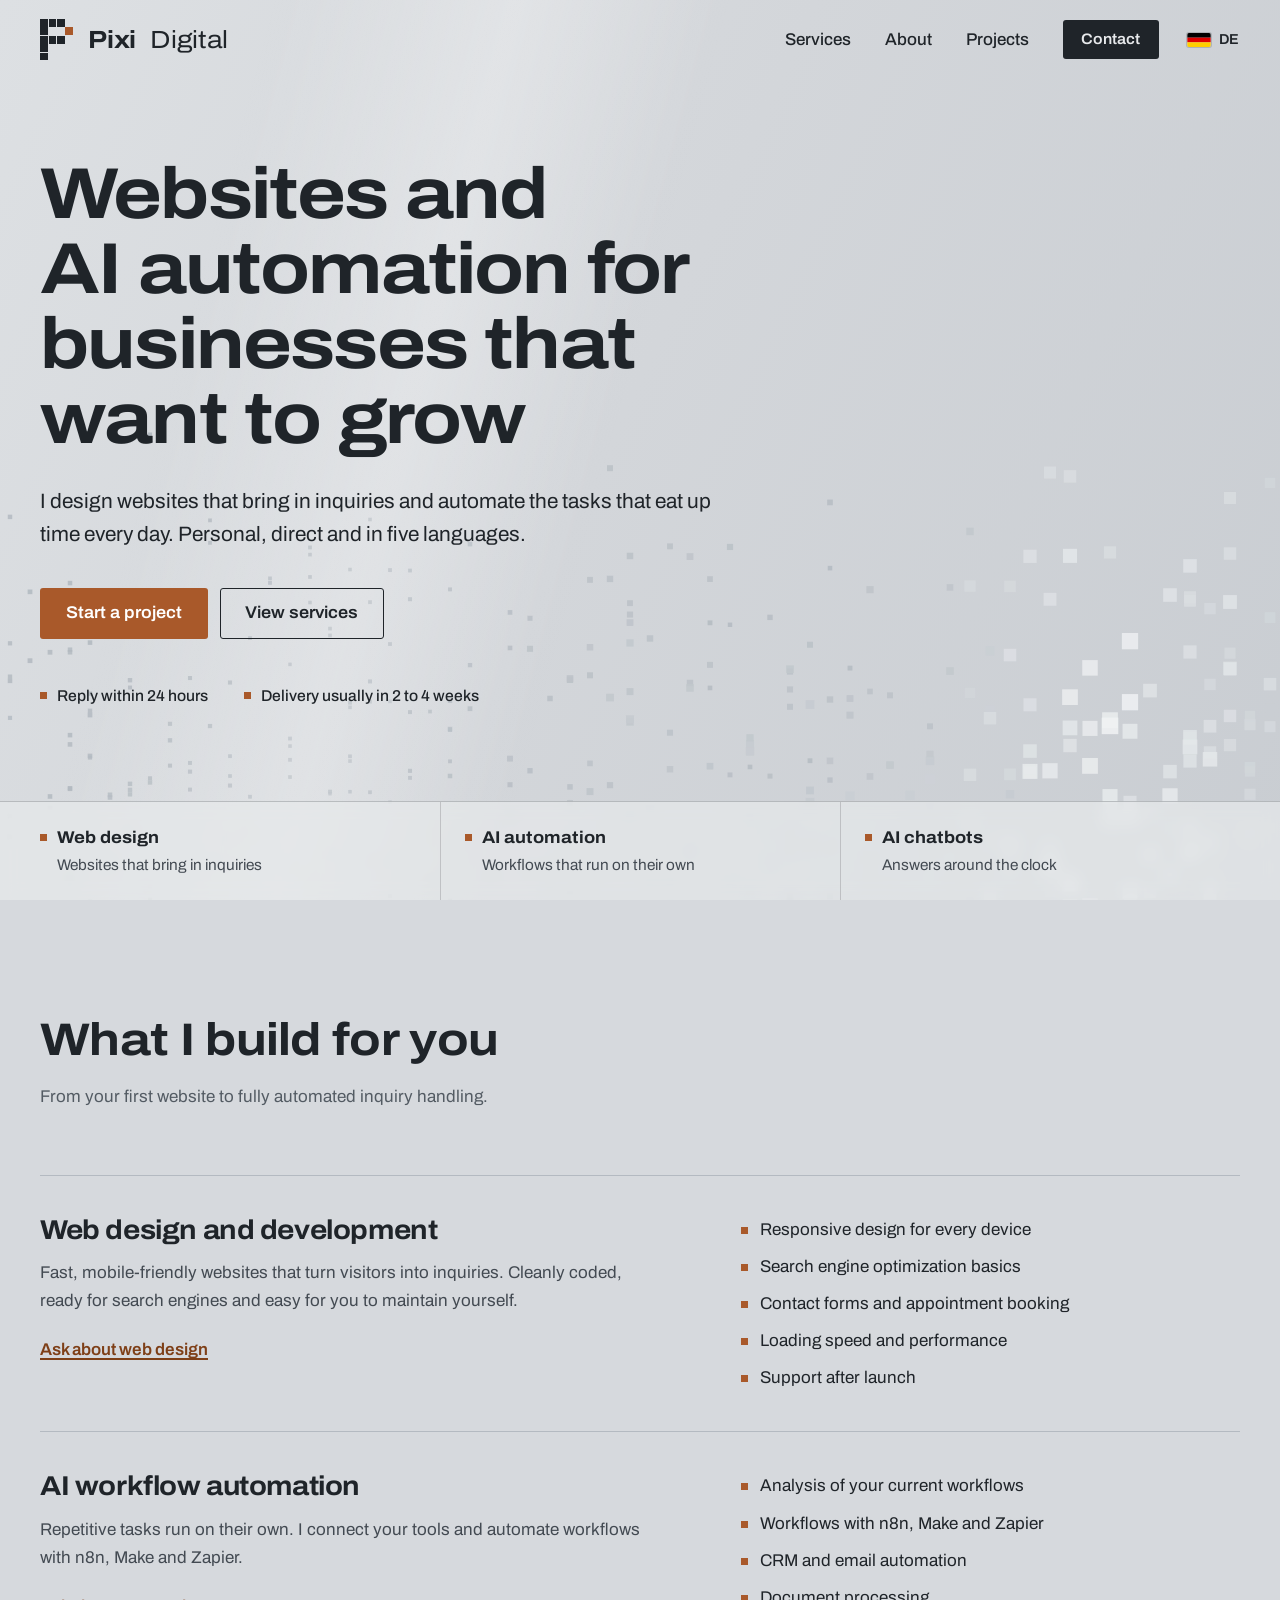
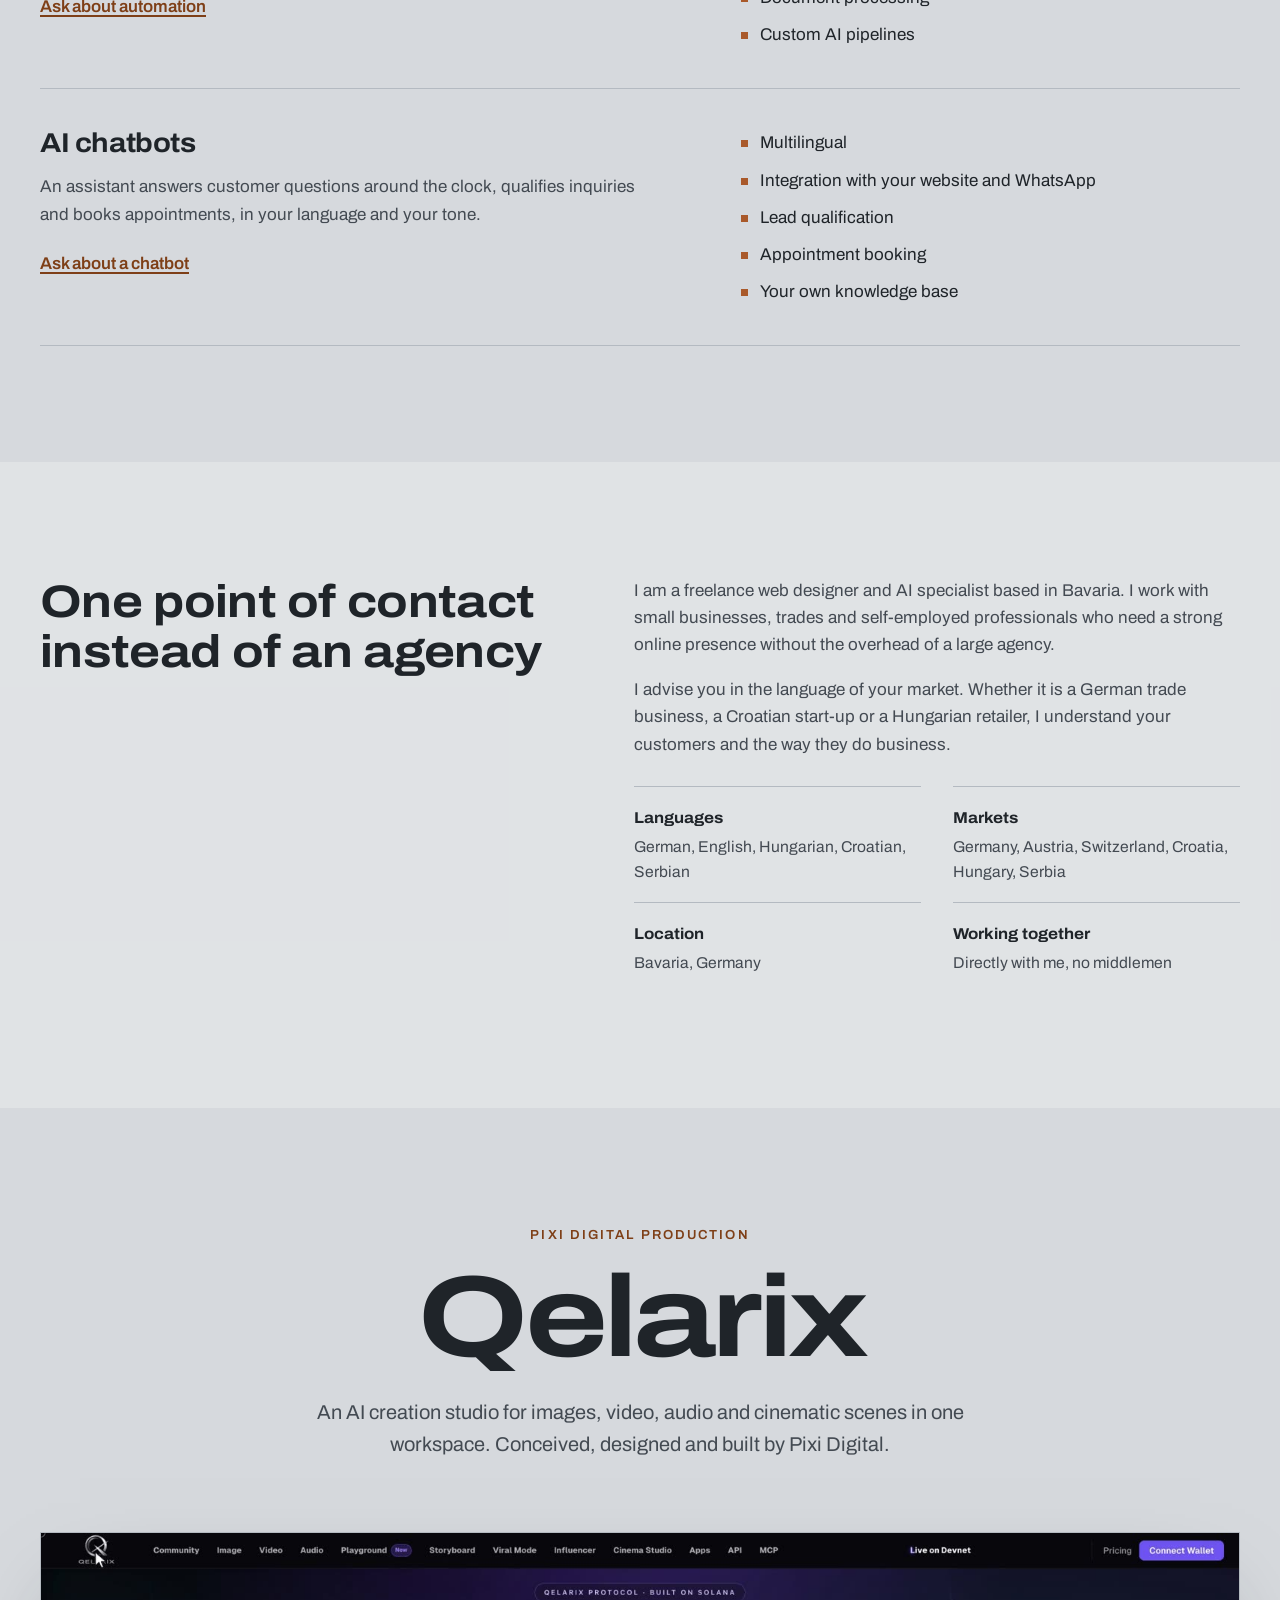
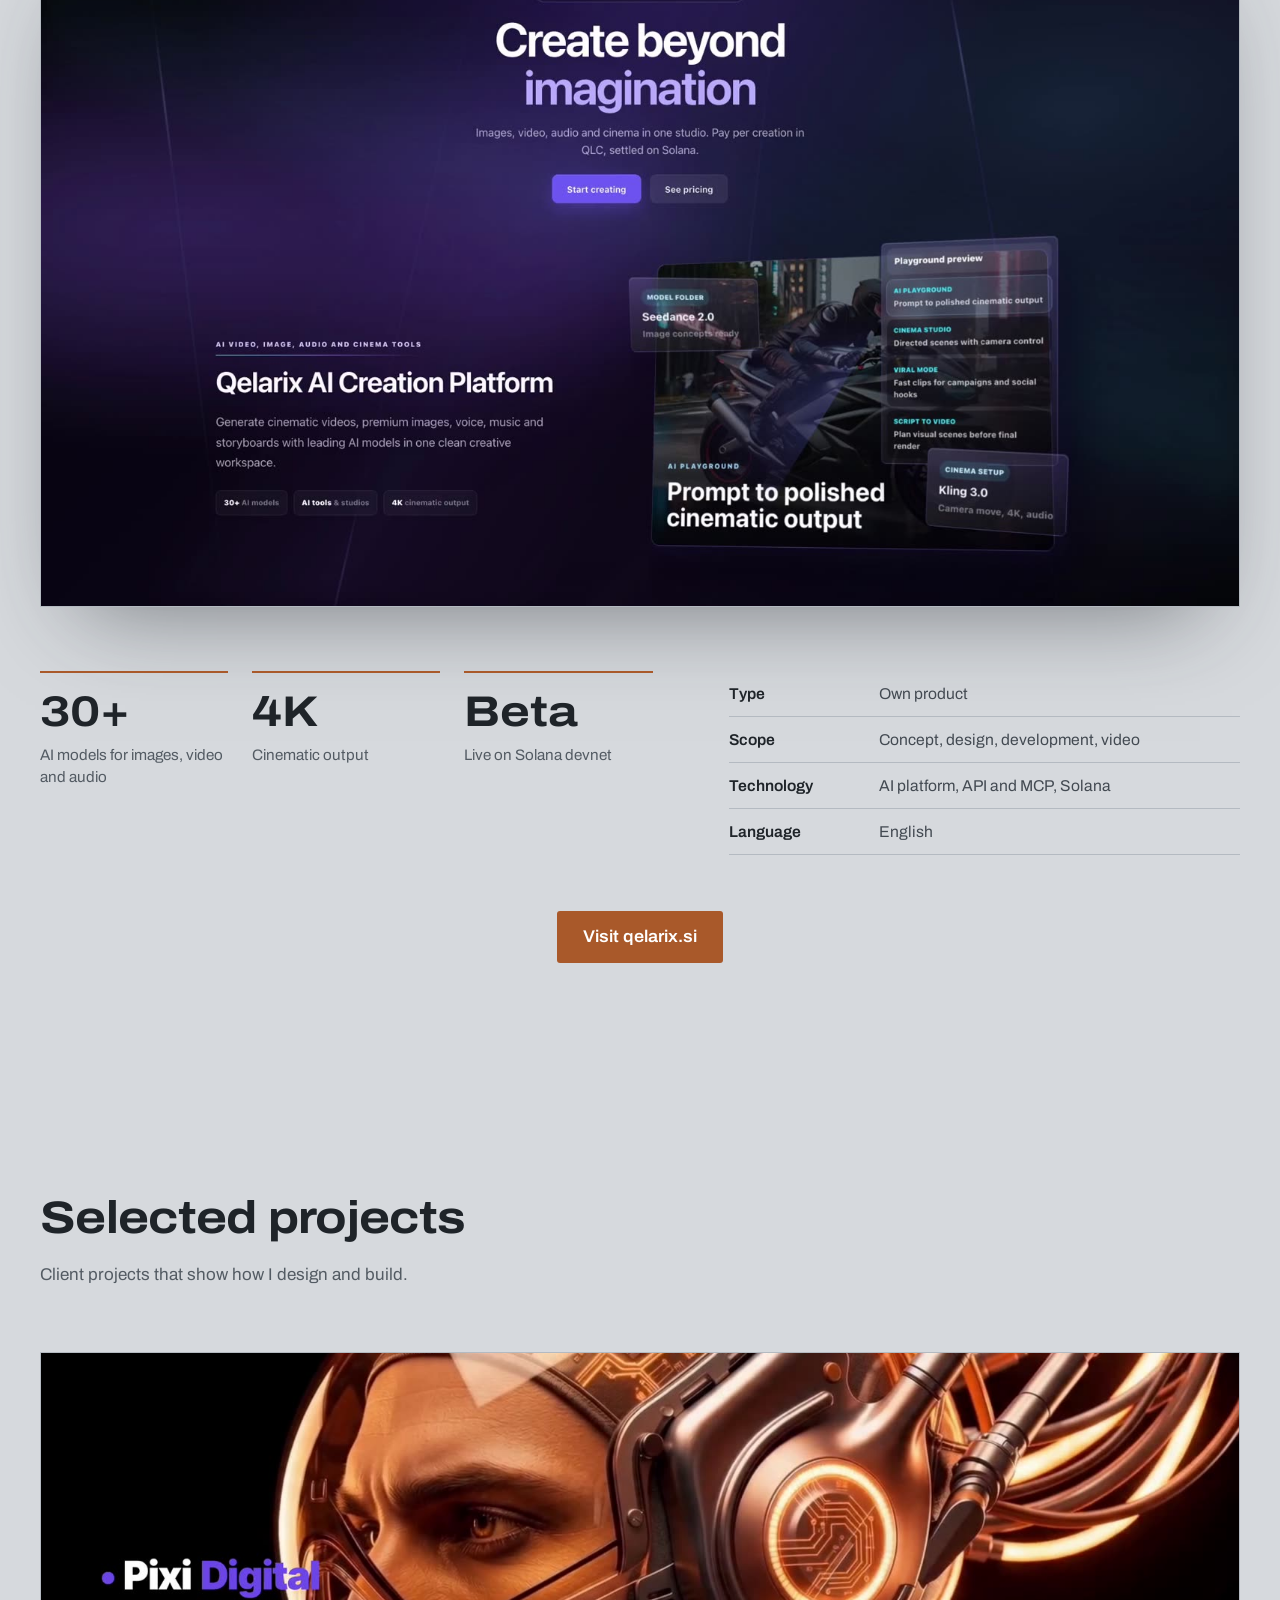
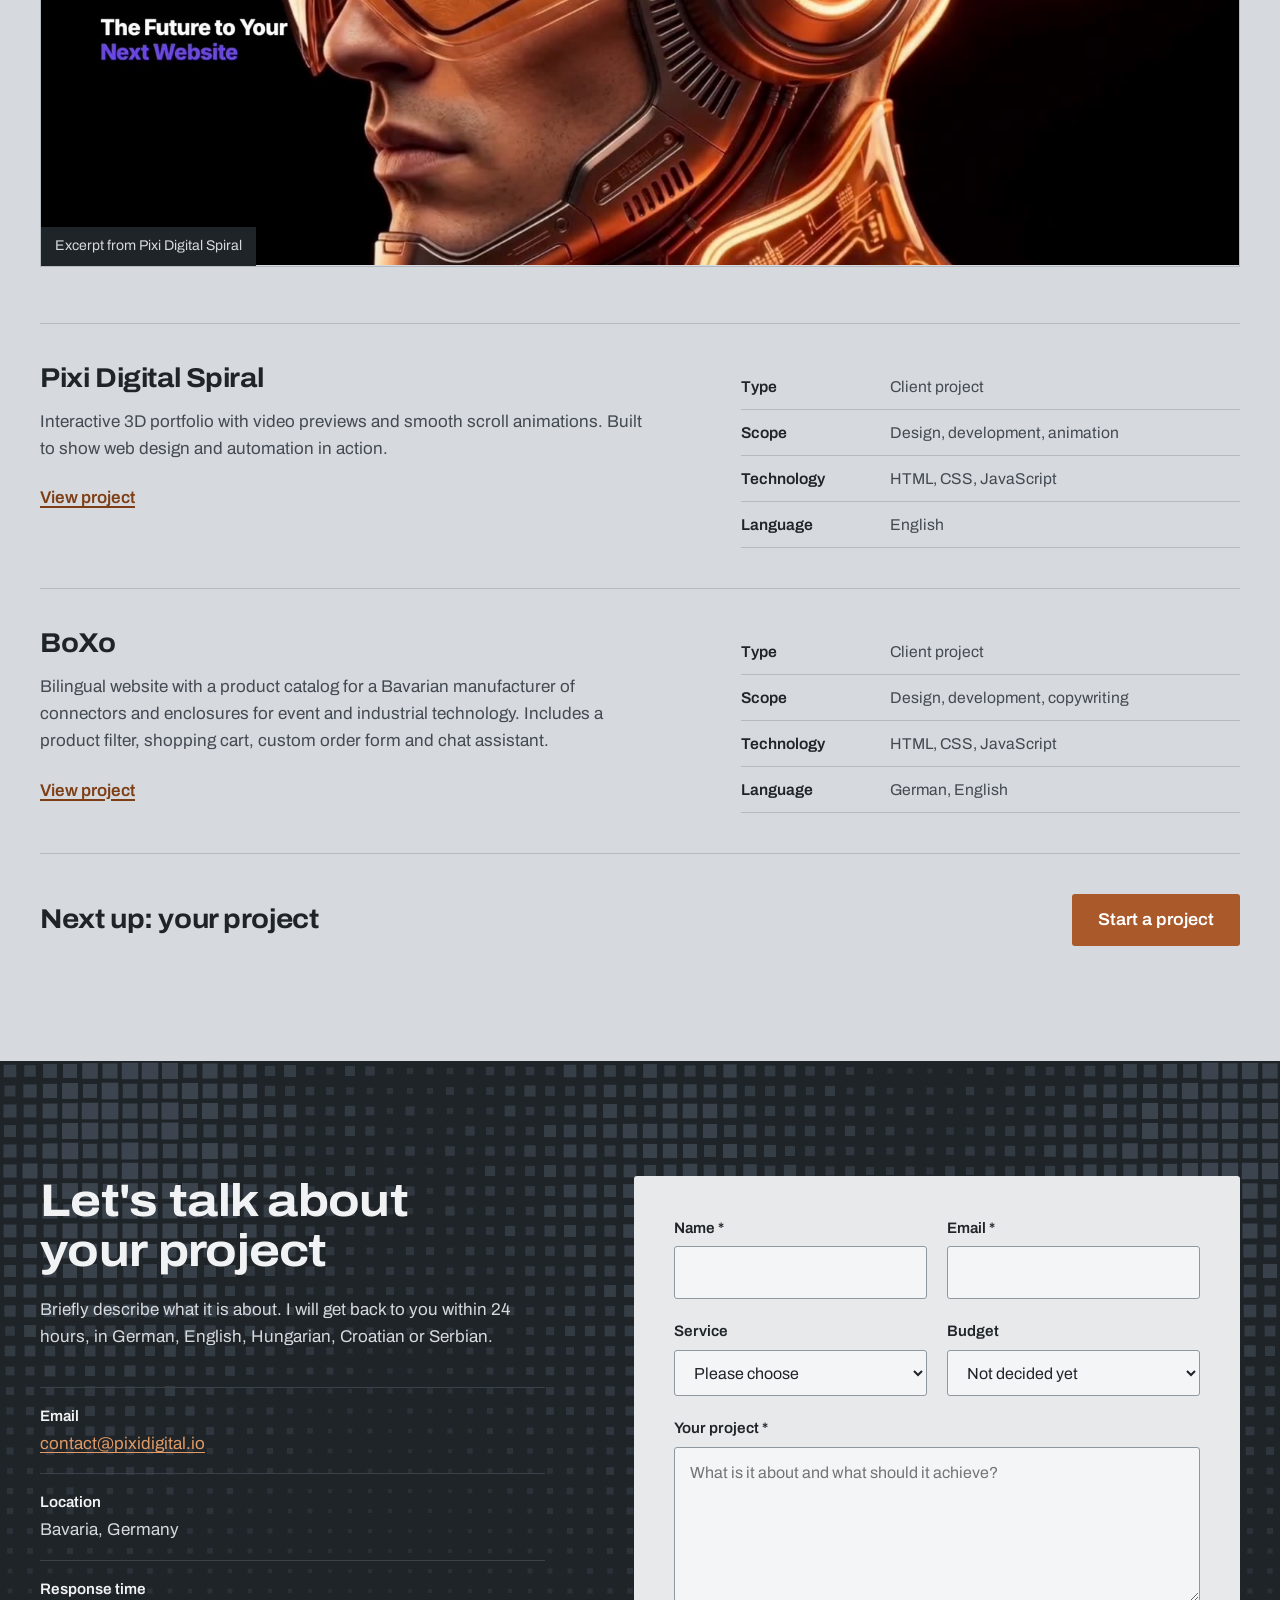
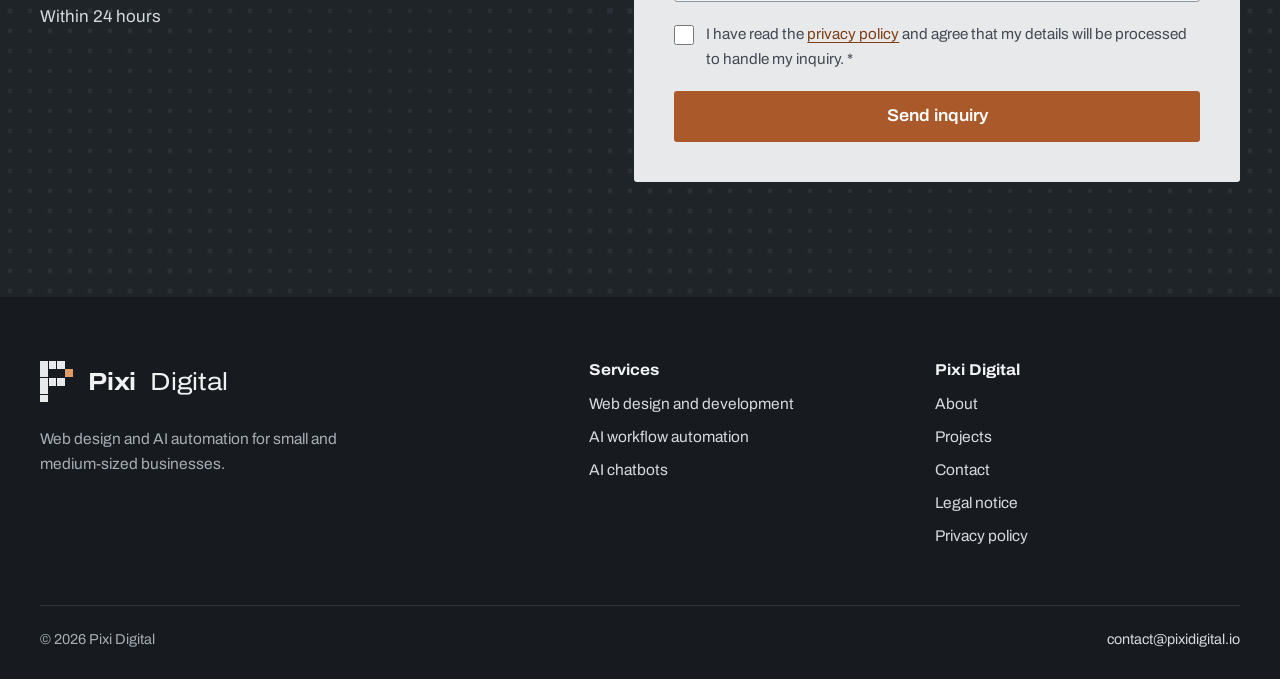
==== commit cdeb98c7: "Qelarix als eigenes Produkt mit Video" ====
--- a/en/index.html
+++ b/en/index.html
@@ -166,6 +166,38 @@
       </div>
     </section>
 
+    <section class="section showcase" id="qelarix" aria-labelledby="qelarix-title">
+      <div class="wrap">
+        <div class="showcase__head">
+          <p class="showcase__eyebrow">Pixi Digital Production</p>
+          <h2 id="qelarix-title" class="showcase__title">Qelarix</h2>
+          <p class="showcase__lead">An AI creation studio for images, video, audio and cinematic scenes in one workspace. Conceived, designed and built by Pixi Digital.</p>
+        </div>
+
+        <figure class="showcase__media">
+          <video src="../qelarix-landing-tour-web.mp4" poster="../qelarix-poster.jpg" muted loop playsinline preload="none" data-autoplay aria-label="Video tour of the Qelarix platform"></video>
+        </figure>
+
+        <div class="showcase__body">
+          <ul class="showcase__stats">
+            <li><strong>30+</strong><span>AI models for images, video and audio</span></li>
+            <li><strong>4K</strong><span>Cinematic output</span></li>
+            <li><strong>Beta</strong><span>Live on Solana devnet</span></li>
+          </ul>
+          <dl class="showcase__facts">
+            <div><dt>Type</dt><dd>Own product</dd></div>
+            <div><dt>Scope</dt><dd>Concept, design, development, video</dd></div>
+            <div><dt>Technology</dt><dd>AI platform, API and MCP, Solana</dd></div>
+            <div><dt>Language</dt><dd>English</dd></div>
+          </dl>
+        </div>
+
+        <div class="showcase__actions">
+          <a class="btn btn--copper" href="https://qelarix.si" target="_blank" rel="noopener noreferrer">Visit qelarix.si<span class="sr-only"> (opens in a new tab)</span></a>
+        </div>
+      </div>
+    </section>
+
     <section class="section" id="projects" aria-labelledby="projects-title">
       <div class="wrap">
         <div class="section-head">
@@ -174,7 +206,7 @@
         </div>
 
         <figure class="reel">
-          <video id="reelVideo" src="../The%20Future.mp4" poster="../reel-poster.jpg" muted loop playsinline preload="metadata" aria-label="Video preview of the Pixi Digital Spiral project"></video>
+          <video id="reelVideo" data-autoplay src="../The%20Future.mp4" poster="../reel-poster.jpg" muted loop playsinline preload="metadata" aria-label="Video preview of the Pixi Digital Spiral project"></video>
           <figcaption>Excerpt from Pixi Digital Spiral</figcaption>
         </figure>
 
--- a/style.css
+++ b/style.css
@@ -399,6 +399,62 @@
   border-top: 1px solid var(--steel-line);
 }
 .next-project h3 { max-width: 18em; }
+
+/* Qelarix: eigenes Produkt, in den Farben von Pixi Digital */
+.showcase__head { max-width: 46rem; margin-inline: auto; text-align: center; }
+.showcase__eyebrow {
+  margin-inline: auto;
+  color: var(--copper-deep);
+  font-size: 0.82rem;
+  font-weight: 600;
+  letter-spacing: 0.16em;
+  text-transform: uppercase;
+}
+.showcase__eyebrow span { margin: 0 0.5em; opacity: 0.5; }
+.showcase__title {
+  margin-top: 18px;
+  font-size: clamp(3.2rem, 1.6rem + 7vw, 7.5rem);
+  font-stretch: 120%;
+  letter-spacing: -0.035em;
+  line-height: 0.95;
+}
+.showcase__lead { margin: 24px auto 0; font-size: clamp(1.05rem, 1rem + 0.35vw, 1.25rem); }
+.showcase__media {
+  margin-top: clamp(40px, 6vw, 72px);
+  aspect-ratio: 16 / 9;
+  overflow: hidden;
+  background: var(--night);
+  border: 1px solid var(--steel-line);
+  box-shadow: 0 40px 90px -40px rgba(31, 36, 41, 0.55);
+}
+.showcase__media video { width: 100%; height: 100%; object-fit: cover; }
+.showcase__body {
+  display: grid;
+  grid-template-columns: minmax(0, 6fr) minmax(0, 5fr);
+  gap: 32px clamp(32px, 6vw, 96px);
+  margin-top: clamp(40px, 5vw, 64px);
+}
+.showcase__stats { display: grid; grid-template-columns: repeat(3, minmax(0, 1fr)); gap: 24px; }
+.showcase__stats li { padding-top: 18px; border-top: 2px solid var(--copper); }
+.showcase__stats strong {
+  display: block;
+  color: var(--ink);
+  font-size: clamp(1.9rem, 1.4rem + 1.6vw, 2.8rem);
+  font-weight: 700;
+  font-stretch: 116%;
+  line-height: 1;
+}
+.showcase__stats span { display: block; margin-top: 10px; color: var(--ink-mute); font-size: 0.95rem; line-height: 1.45; }
+.showcase__facts div {
+  display: grid;
+  grid-template-columns: 8.5em 1fr;
+  gap: 16px;
+  padding: 10px 0;
+  border-bottom: 1px solid var(--steel-line);
+  font-size: 0.98rem;
+}
+.showcase__facts dt { color: var(--ink); font-weight: 600; }
+.showcase__actions { margin-top: clamp(40px, 5vw, 56px); text-align: center; }
 
 /* Kontakt (dunkel) */
 .on-night { background: var(--night); color: var(--on-night); }
@@ -606,12 +662,17 @@
   .footer-grid { grid-template-columns: repeat(2, minmax(0, 1fr)); }
   .footer-grid > :first-child { grid-column: 1 / -1; }
   .reel { aspect-ratio: 16 / 9; }
+  .showcase__body { grid-template-columns: minmax(0, 1fr); }
 }
 @media (max-width: 560px) {
   :root { --wrap: min(1200px, 100% - 40px); }
   .form-row { grid-template-columns: minmax(0, 1fr); }
   .about__facts { grid-template-columns: minmax(0, 1fr); }
-  .project dl div { grid-template-columns: 7.2em 1fr; }
+  .project dl div,
+  .showcase__facts div { grid-template-columns: 7.2em 1fr; }
+  .showcase__stats { grid-template-columns: minmax(0, 1fr); gap: 0; }
+  .showcase__stats li { display: flex; align-items: baseline; gap: 16px; padding: 14px 0; border-top-width: 1px; }
+  .showcase__stats span { margin-top: 0; }
   .brand { font-size: 1.4rem; gap: 12px; }
   .brand svg { width: 30px; height: 37px; }
   .hero__inner { padding-bottom: 40px; }
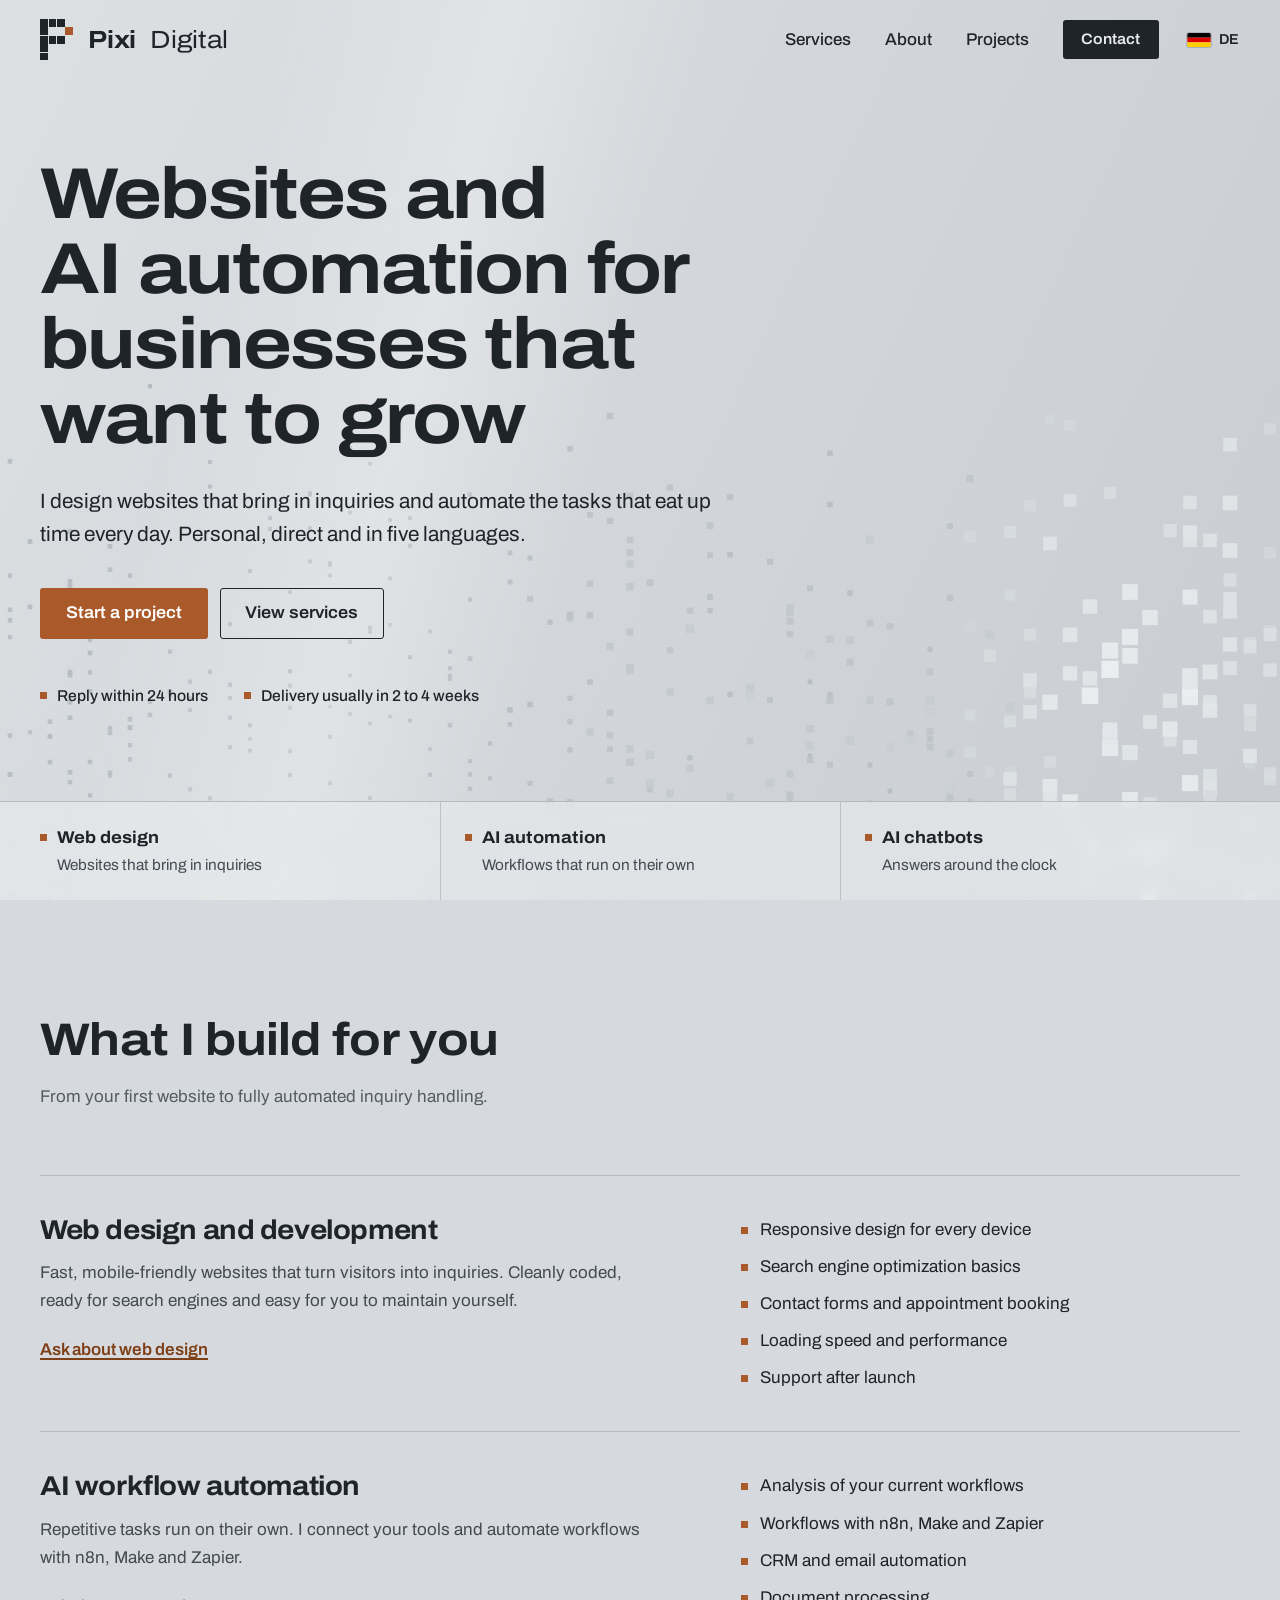
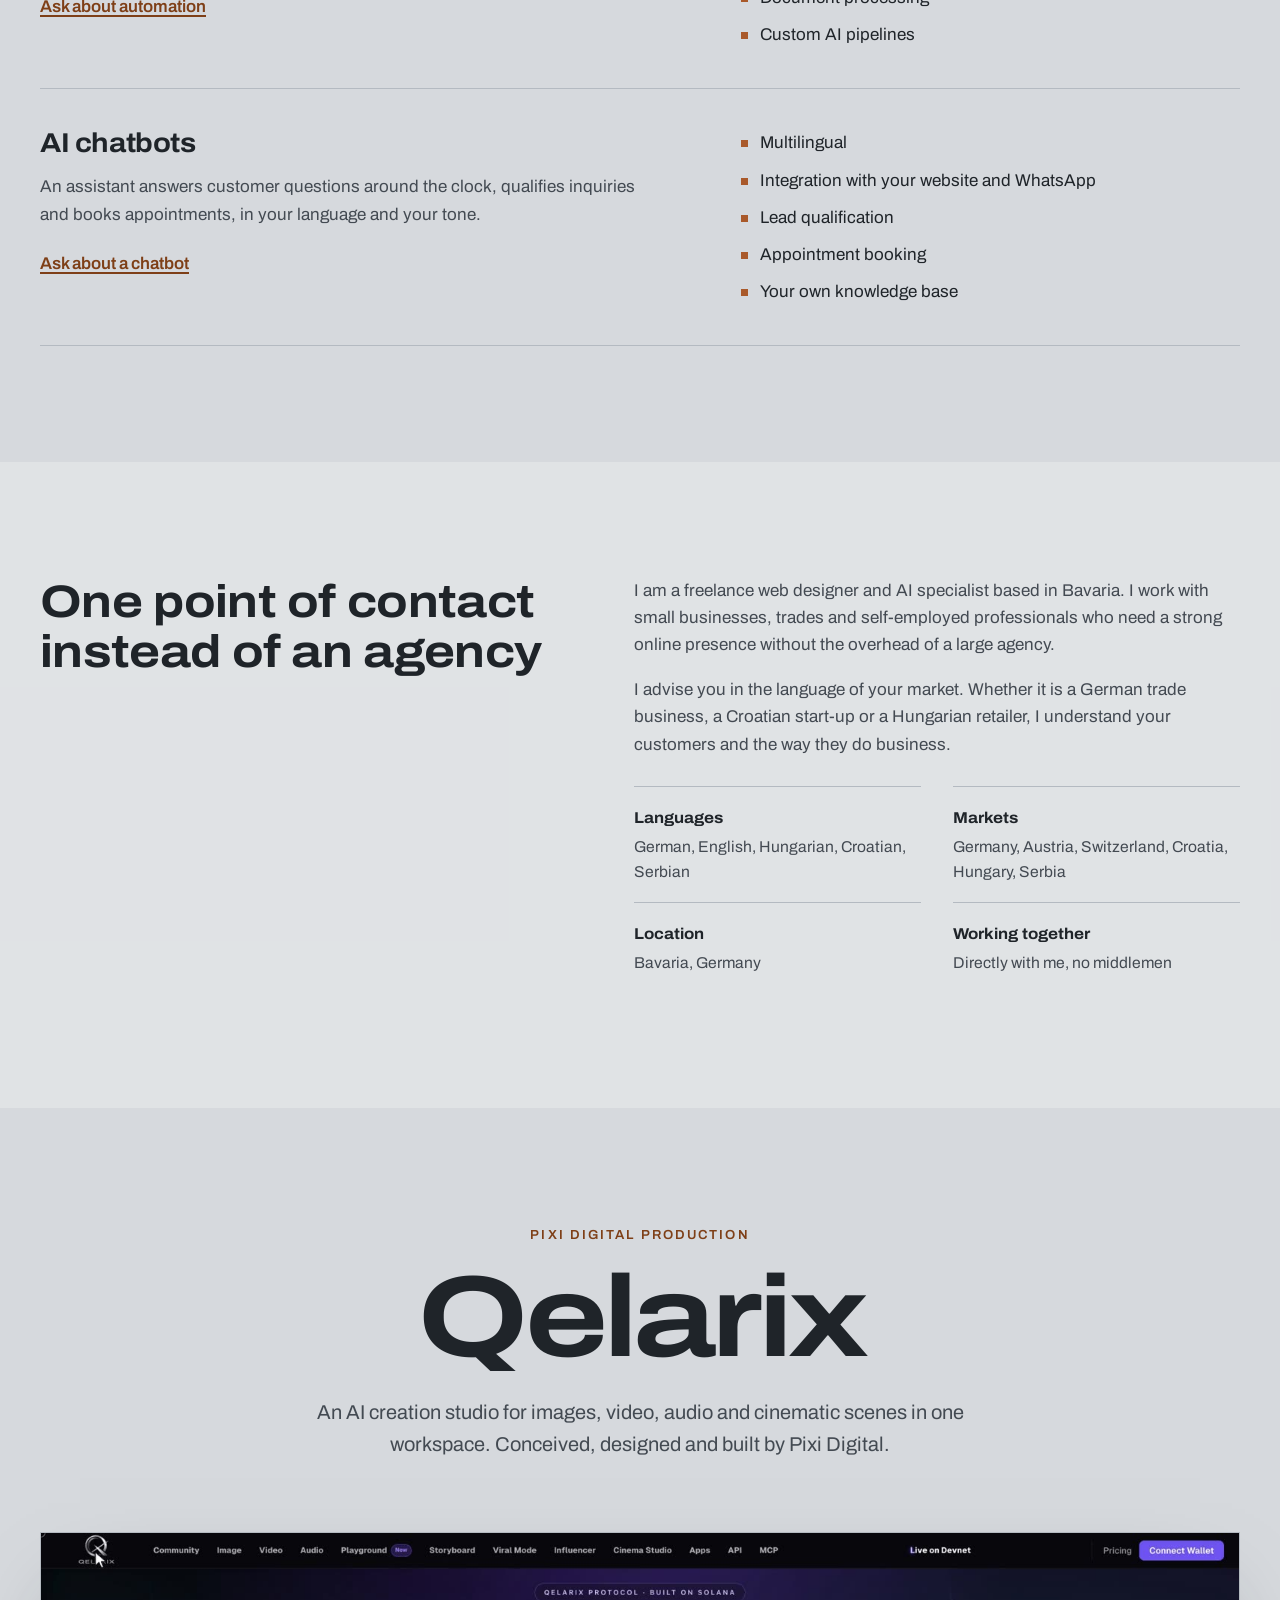
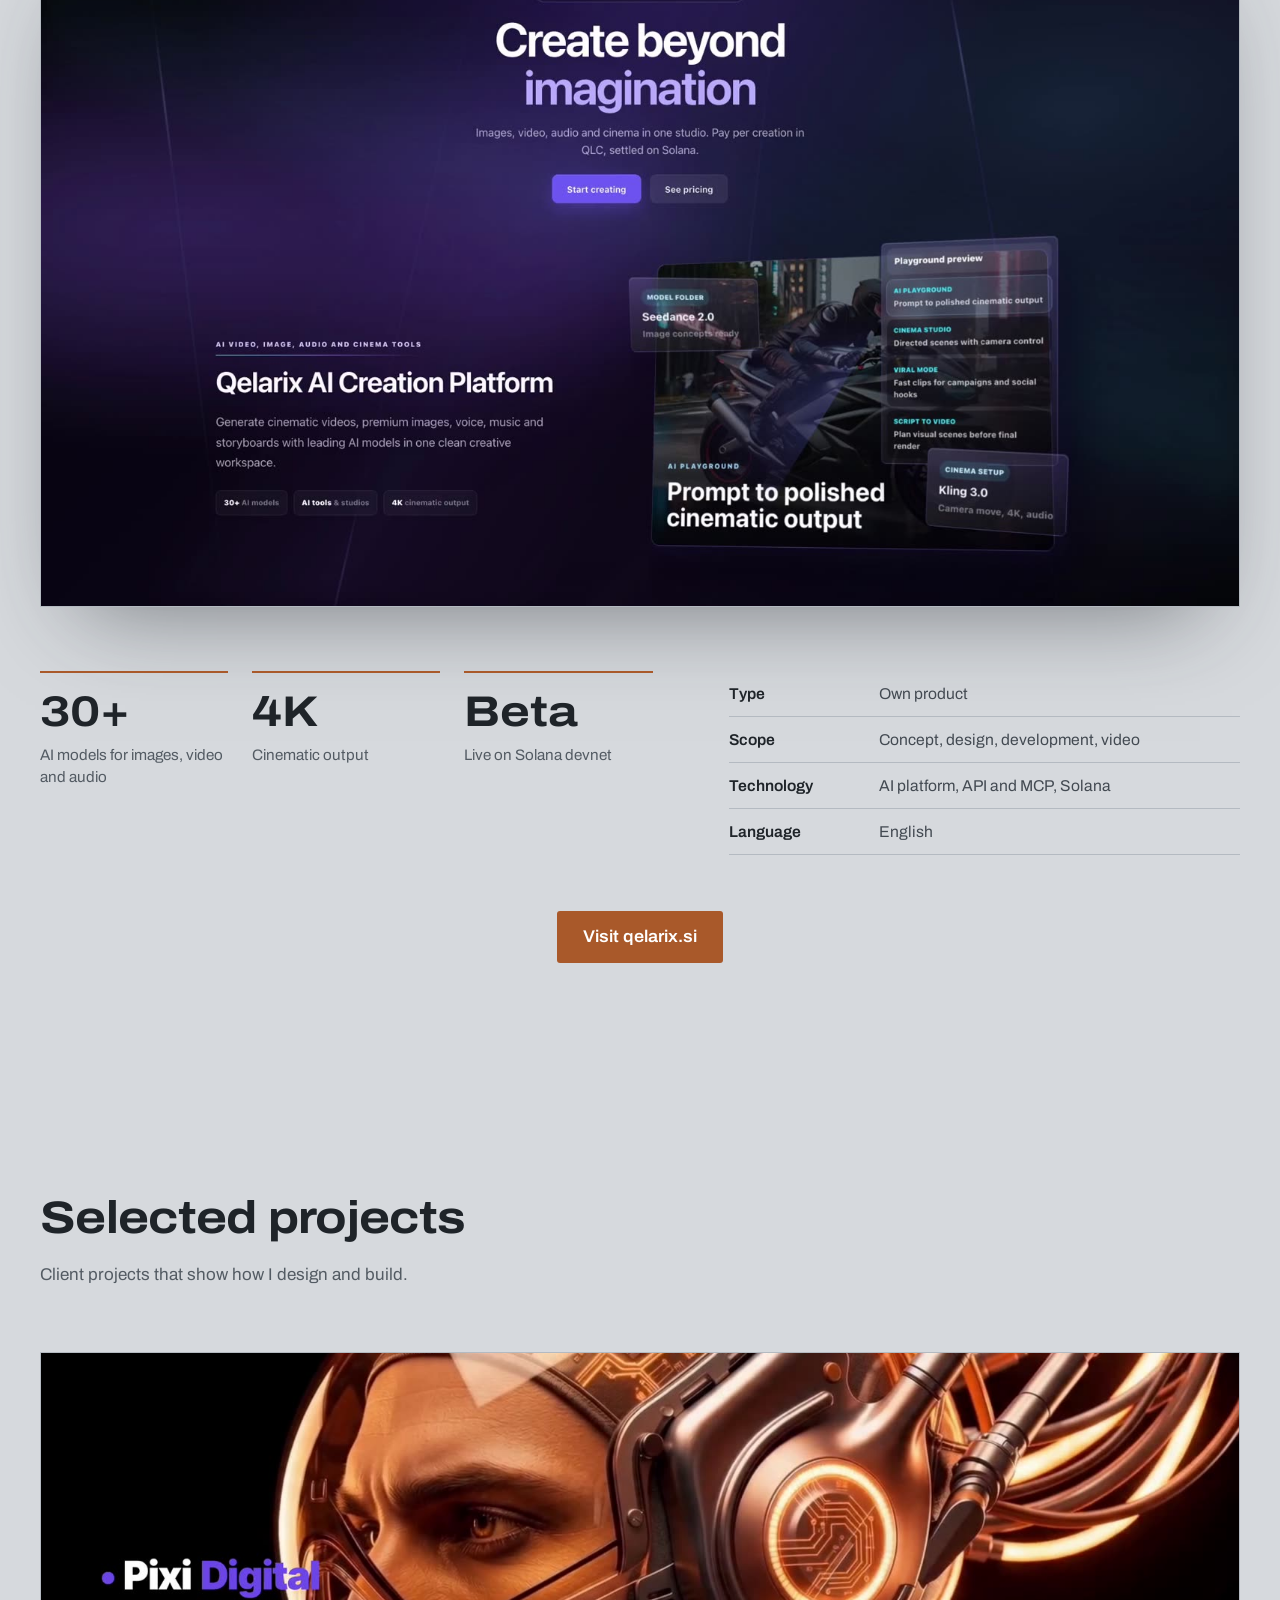
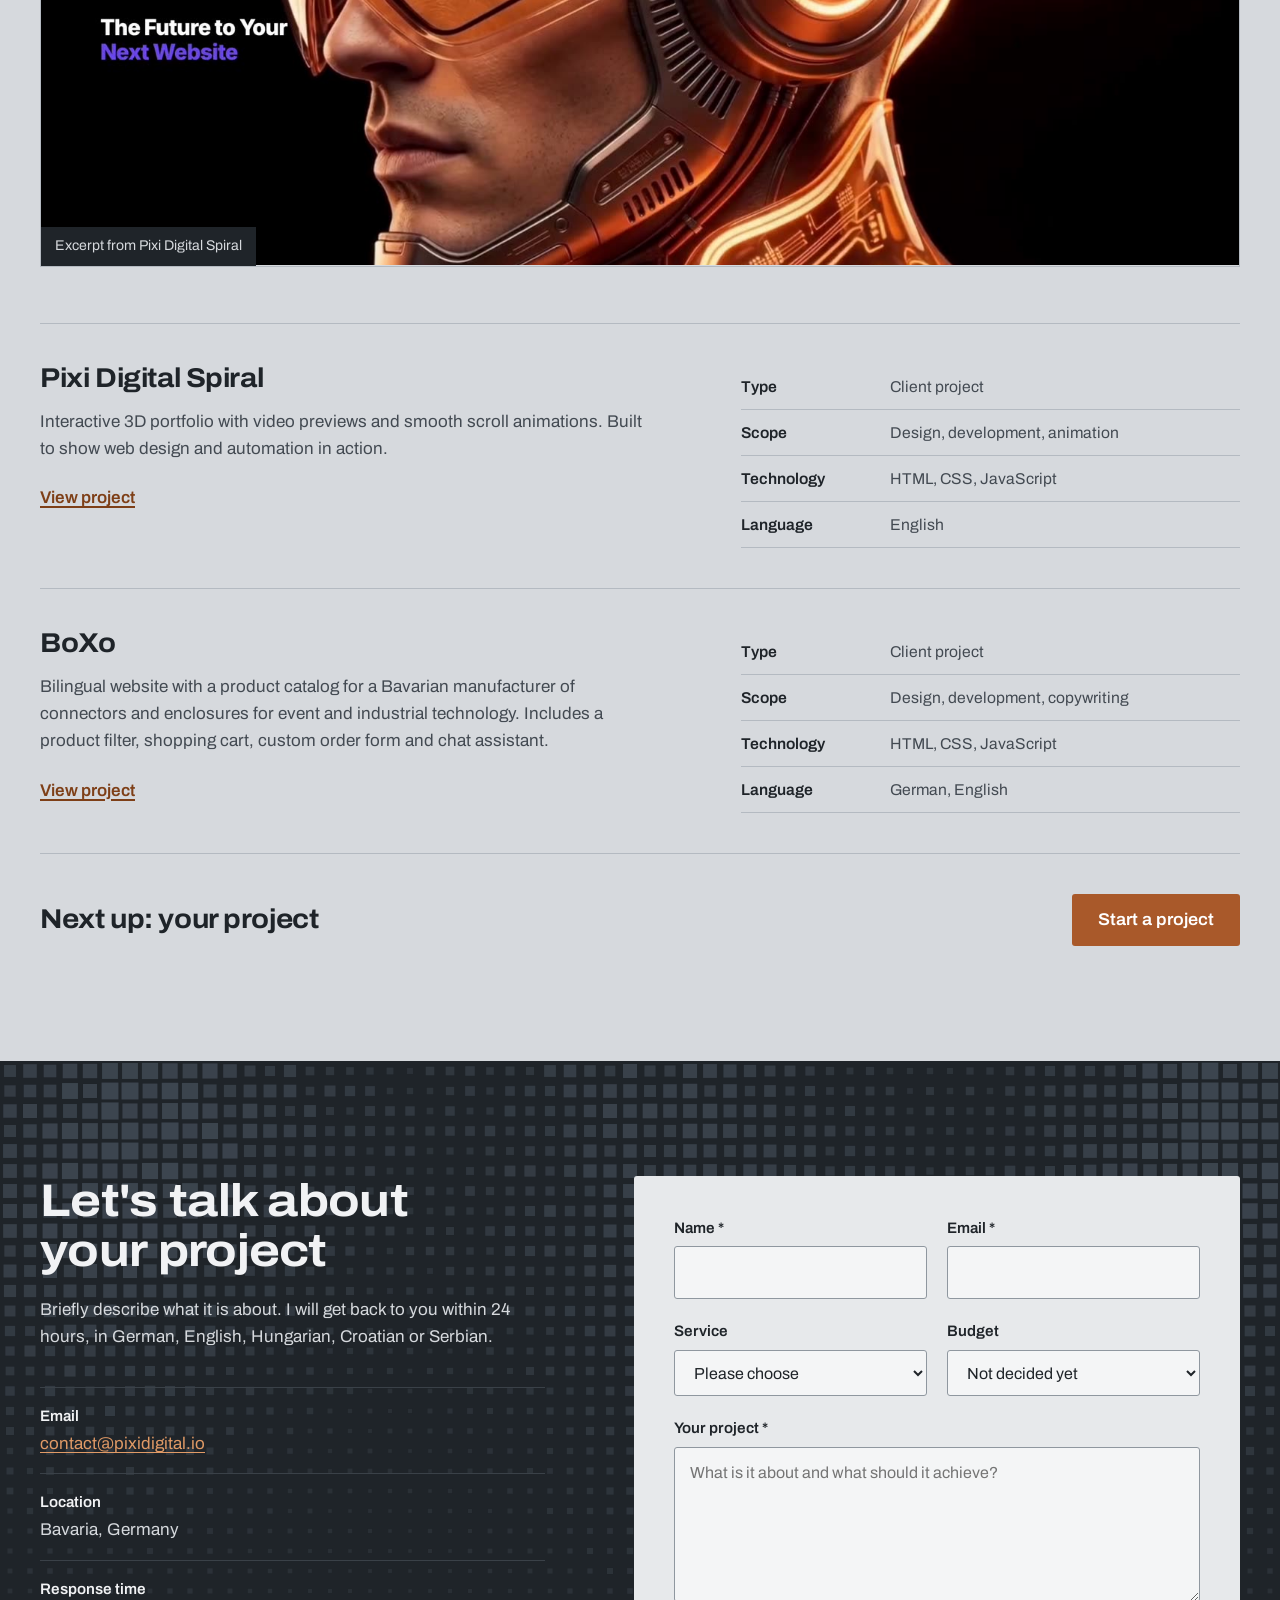
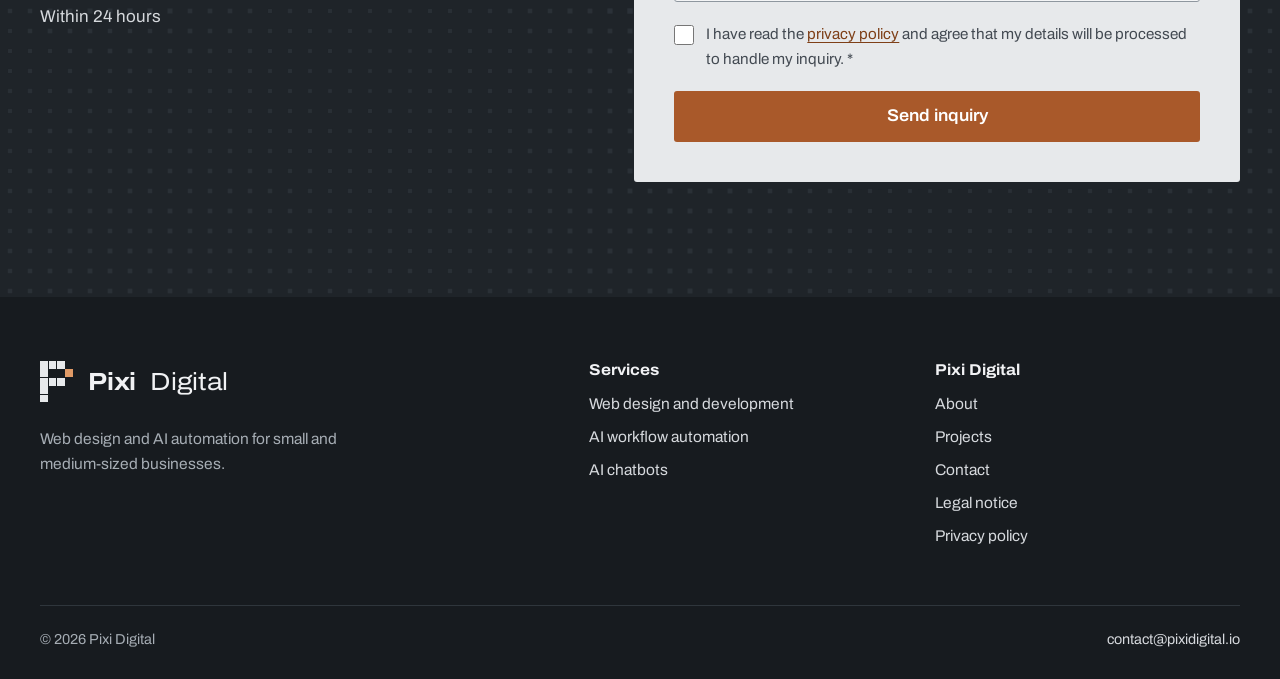
==== commit 3e86d0e6: "Share-Bild für X, LinkedIn und WhatsApp" ====
--- a/en/index.html
+++ b/en/index.html
@@ -18,6 +18,14 @@
   <meta property="og:title" content="Pixi Digital – Web design and AI automation" />
   <meta property="og:description" content="Websites that bring in inquiries. Workflows that run on their own. For small and medium-sized businesses in Germany, Austria and Switzerland." />
   <meta property="og:url" content="https://pixidigital.io/en/" />
+  <meta property="og:image" content="https://pixidigital.io/og-image.png" />
+  <meta property="og:image:type" content="image/png" />
+  <meta property="og:image:width" content="1200" />
+  <meta property="og:image:height" content="630" />
+  <meta property="og:image:alt" content="Pixi Digital logo. Web design, AI automation and AI chatbots." />
+  <meta name="twitter:card" content="summary_large_image" />
+  <meta name="twitter:image" content="https://pixidigital.io/og-image.png" />
+  <meta name="twitter:image:alt" content="Pixi Digital logo. Web design, AI automation and AI chatbots." />
 
   <link rel="icon" type="image/svg+xml" href="../favicon.svg" />
   <link rel="preload" href="../fonts/archivo-latin-wdth-normal.woff2" as="font" type="font/woff2" crossorigin />
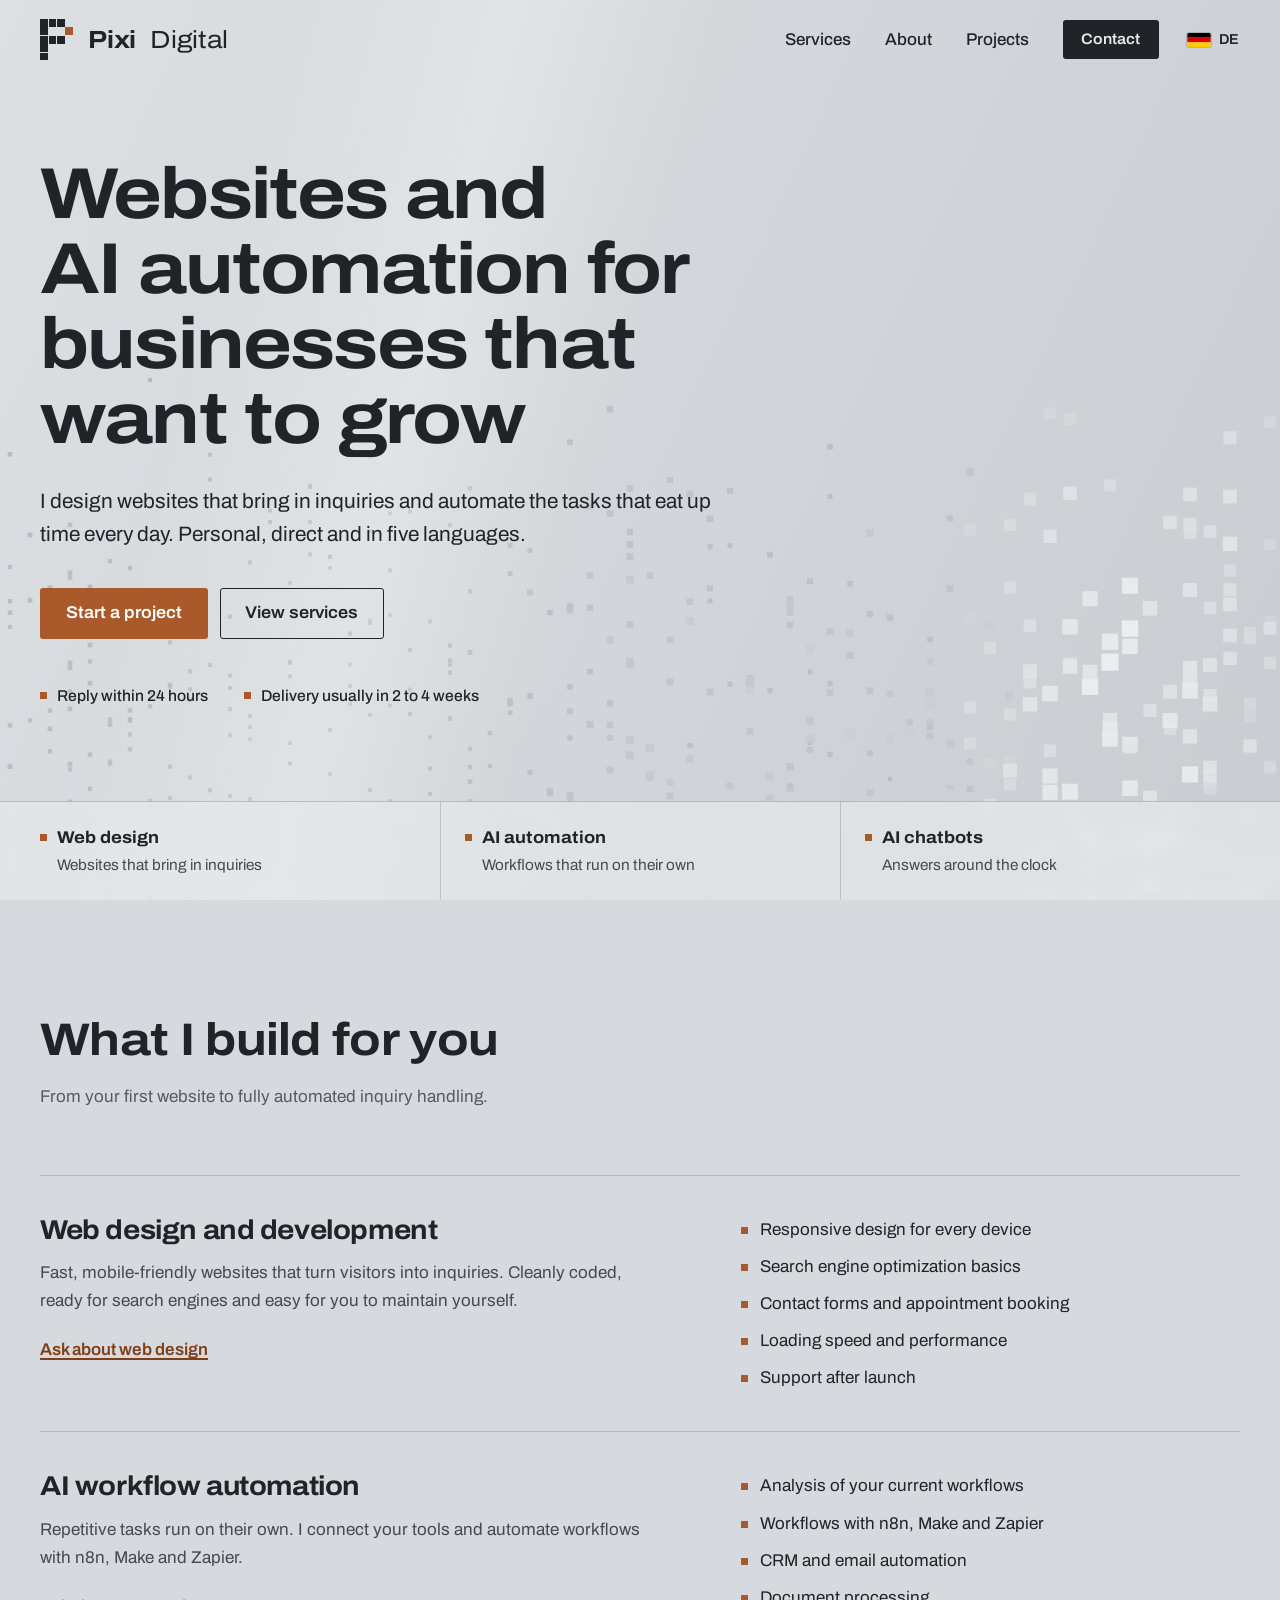
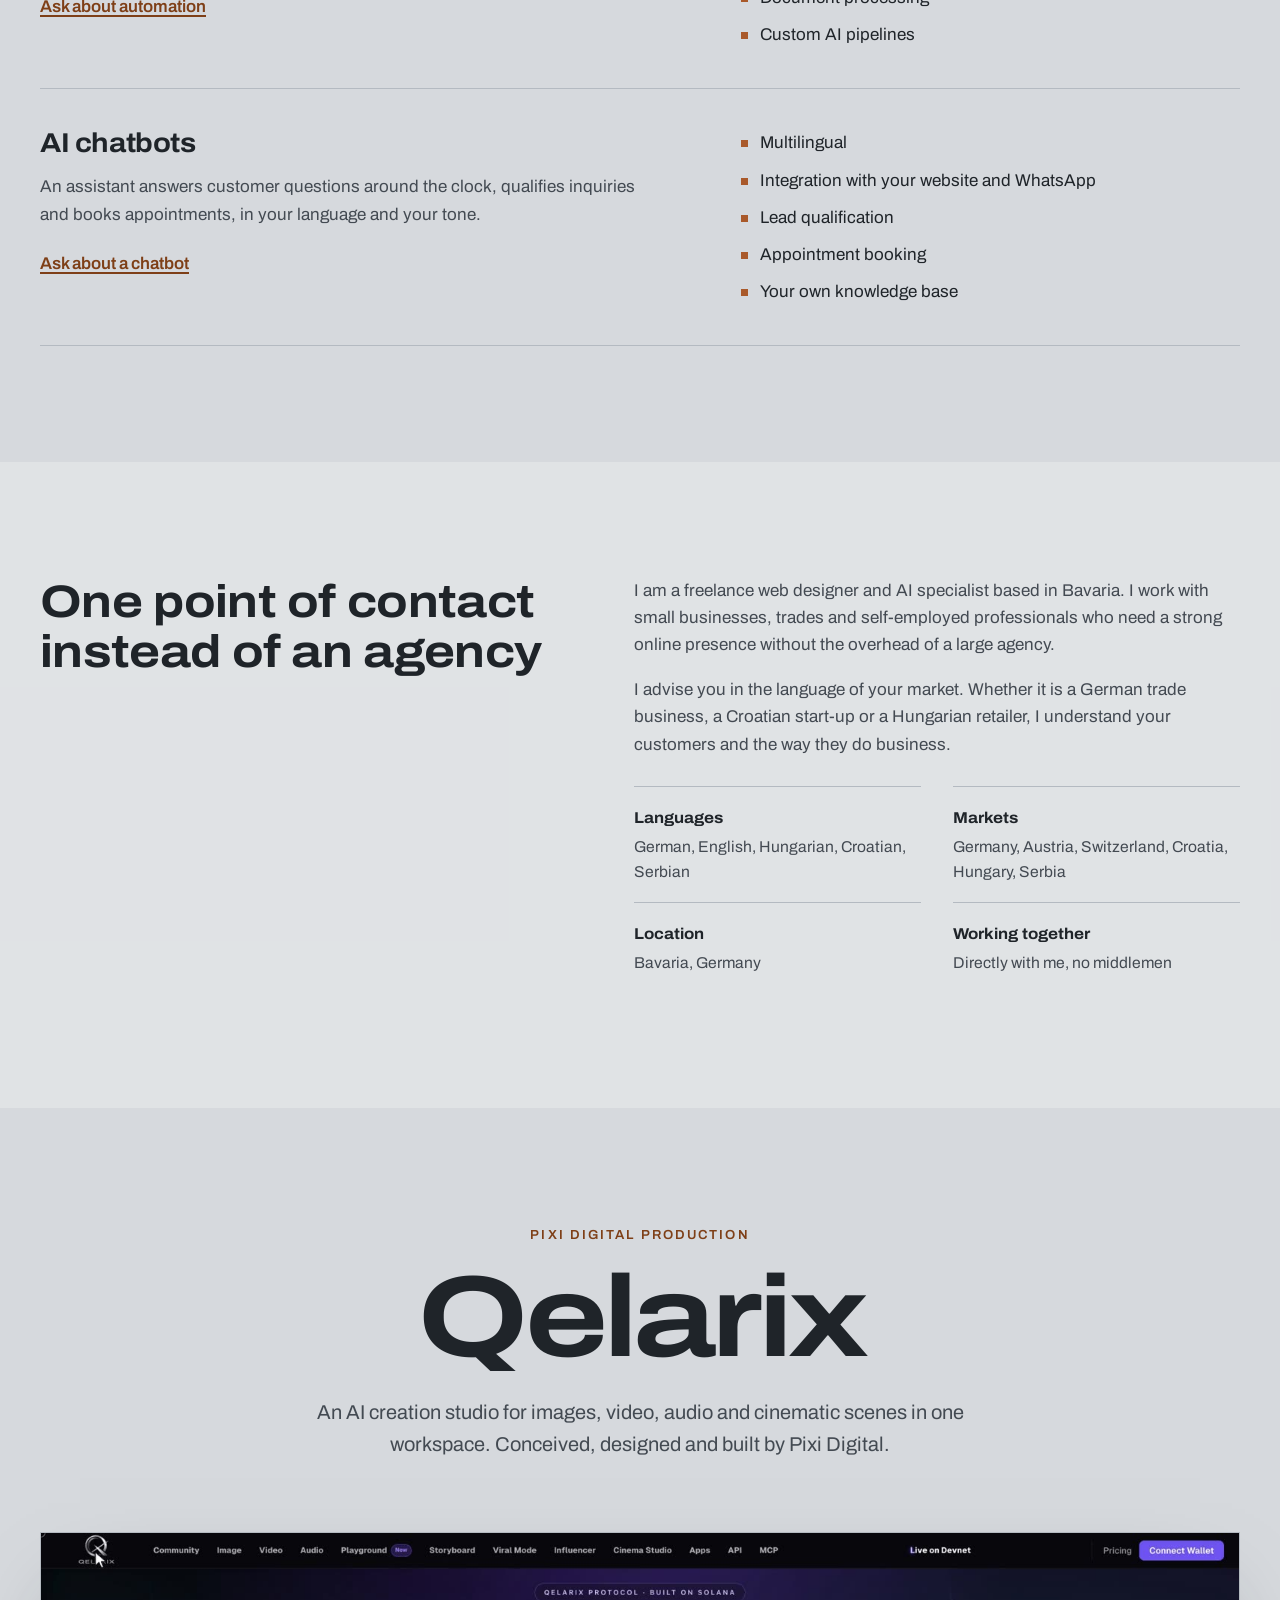
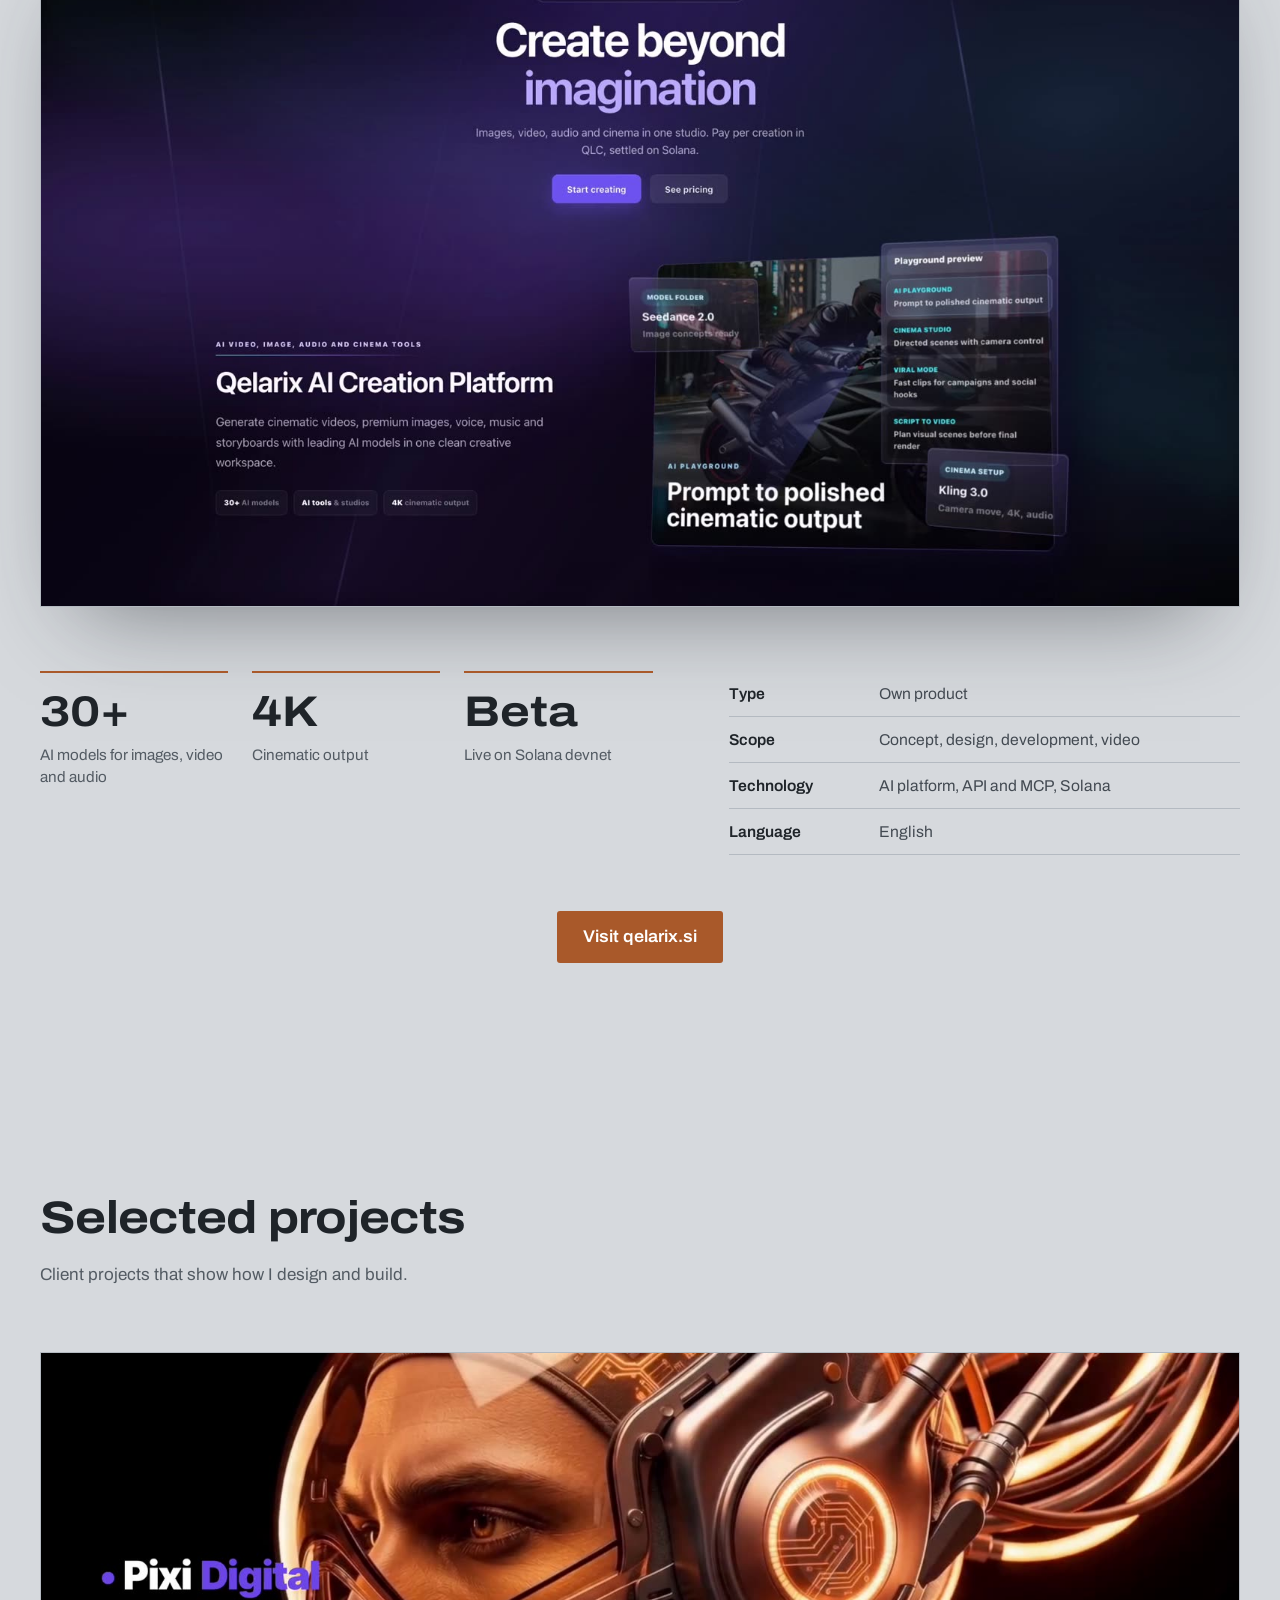
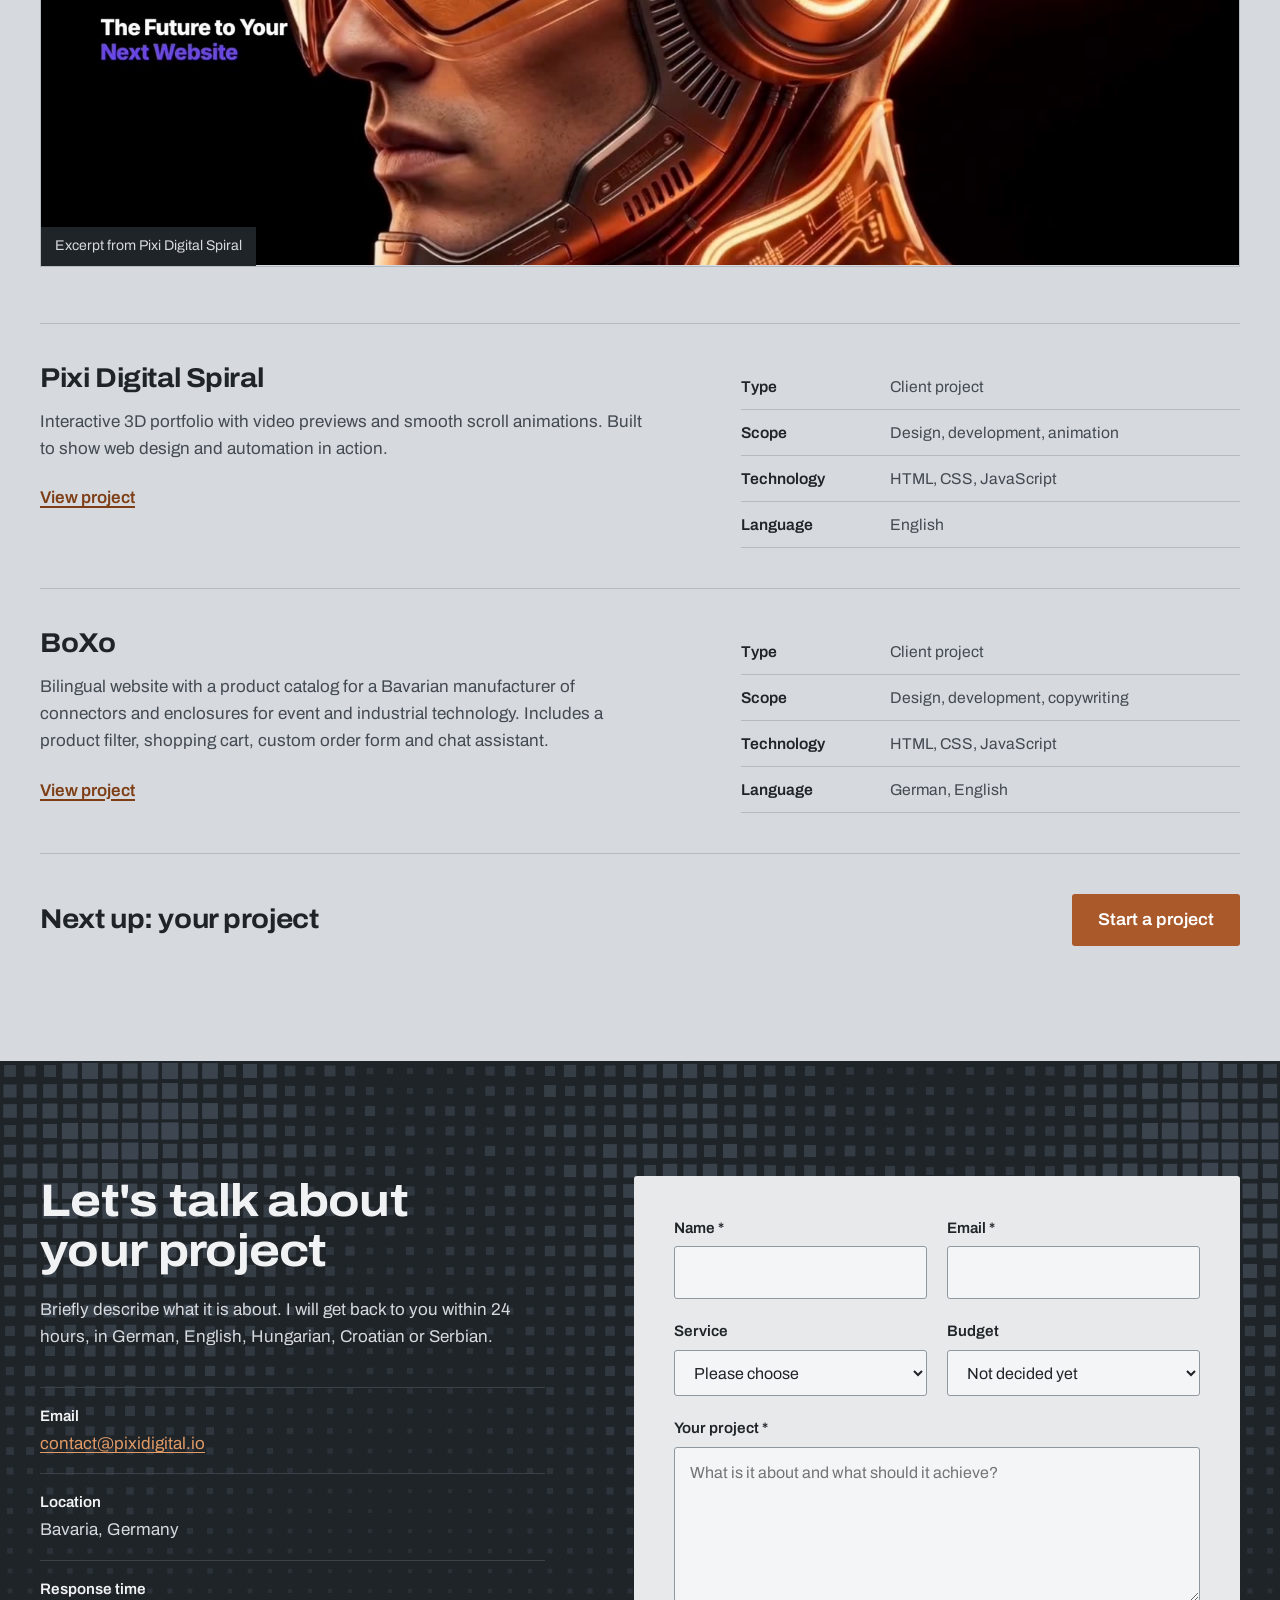
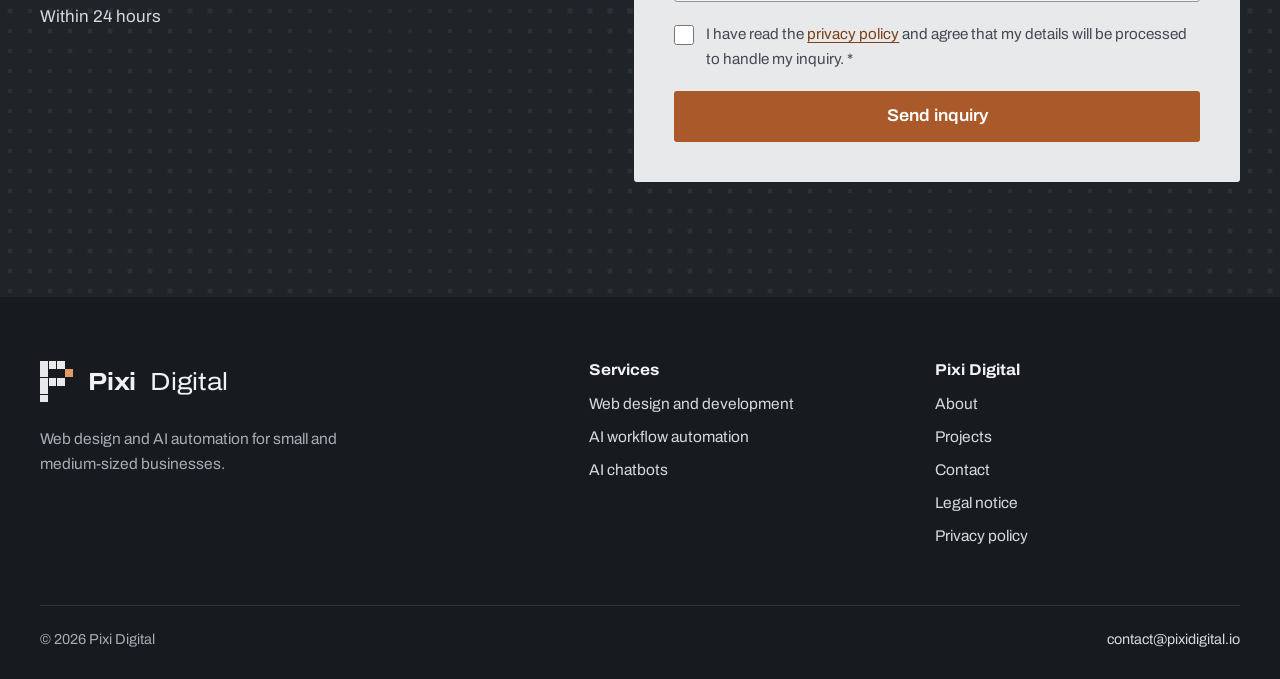
==== commit 658d27d4: "Share-Bild getrennt für Deutsch und Englisch" ====
--- a/en/index.html
+++ b/en/index.html
@@ -18,14 +18,14 @@
   <meta property="og:title" content="Pixi Digital – Web design and AI automation" />
   <meta property="og:description" content="Websites that bring in inquiries. Workflows that run on their own. For small and medium-sized businesses in Germany, Austria and Switzerland." />
   <meta property="og:url" content="https://pixidigital.io/en/" />
-  <meta property="og:image" content="https://pixidigital.io/og-image.png" />
+  <meta property="og:image" content="https://pixidigital.io/og-image-en.png" />
   <meta property="og:image:type" content="image/png" />
   <meta property="og:image:width" content="1200" />
   <meta property="og:image:height" content="630" />
-  <meta property="og:image:alt" content="Pixi Digital logo. Web design, AI automation and AI chatbots." />
+  <meta property="og:image:alt" content="Pixi Digital: Websites and AI automation for businesses that want to grow" />
   <meta name="twitter:card" content="summary_large_image" />
-  <meta name="twitter:image" content="https://pixidigital.io/og-image.png" />
-  <meta name="twitter:image:alt" content="Pixi Digital logo. Web design, AI automation and AI chatbots." />
+  <meta name="twitter:image" content="https://pixidigital.io/og-image-en.png" />
+  <meta name="twitter:image:alt" content="Pixi Digital: Websites and AI automation for businesses that want to grow" />
 
   <link rel="icon" type="image/svg+xml" href="../favicon.svg" />
   <link rel="preload" href="../fonts/archivo-latin-wdth-normal.woff2" as="font" type="font/woff2" crossorigin />
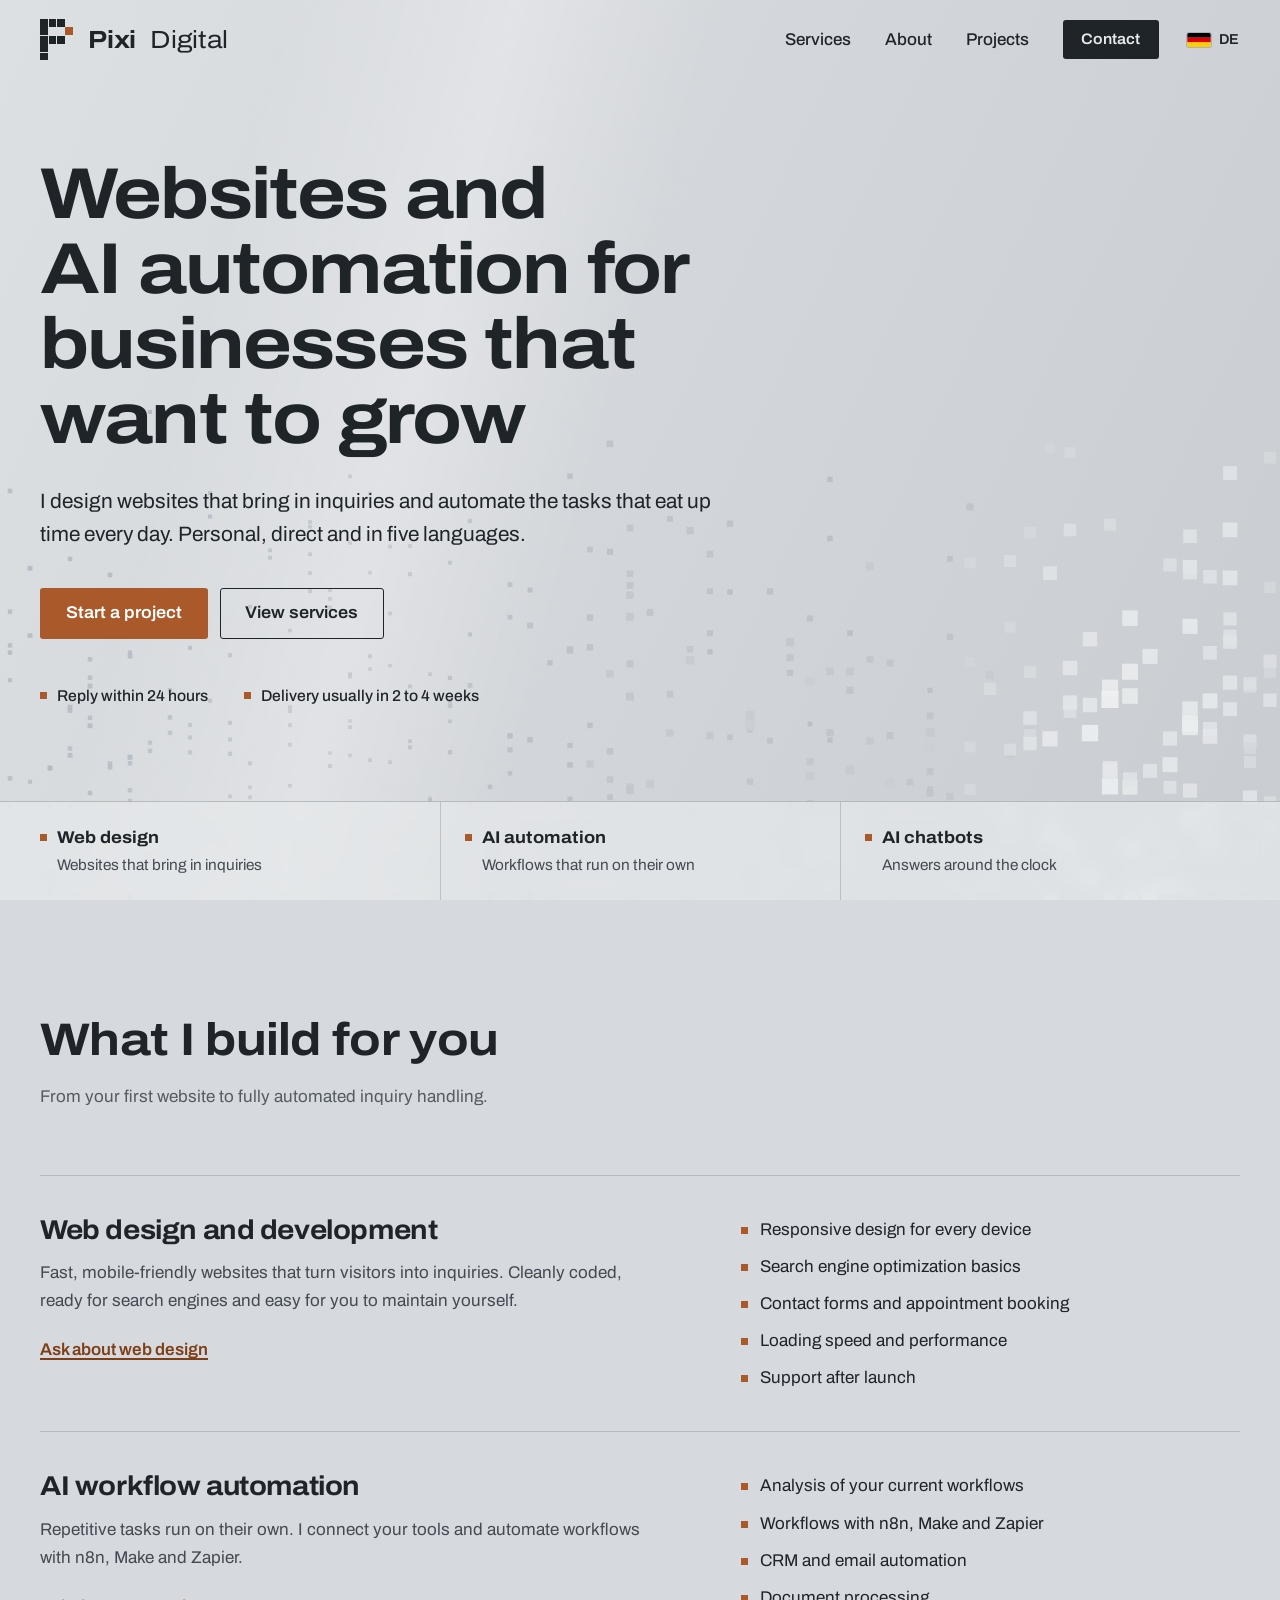
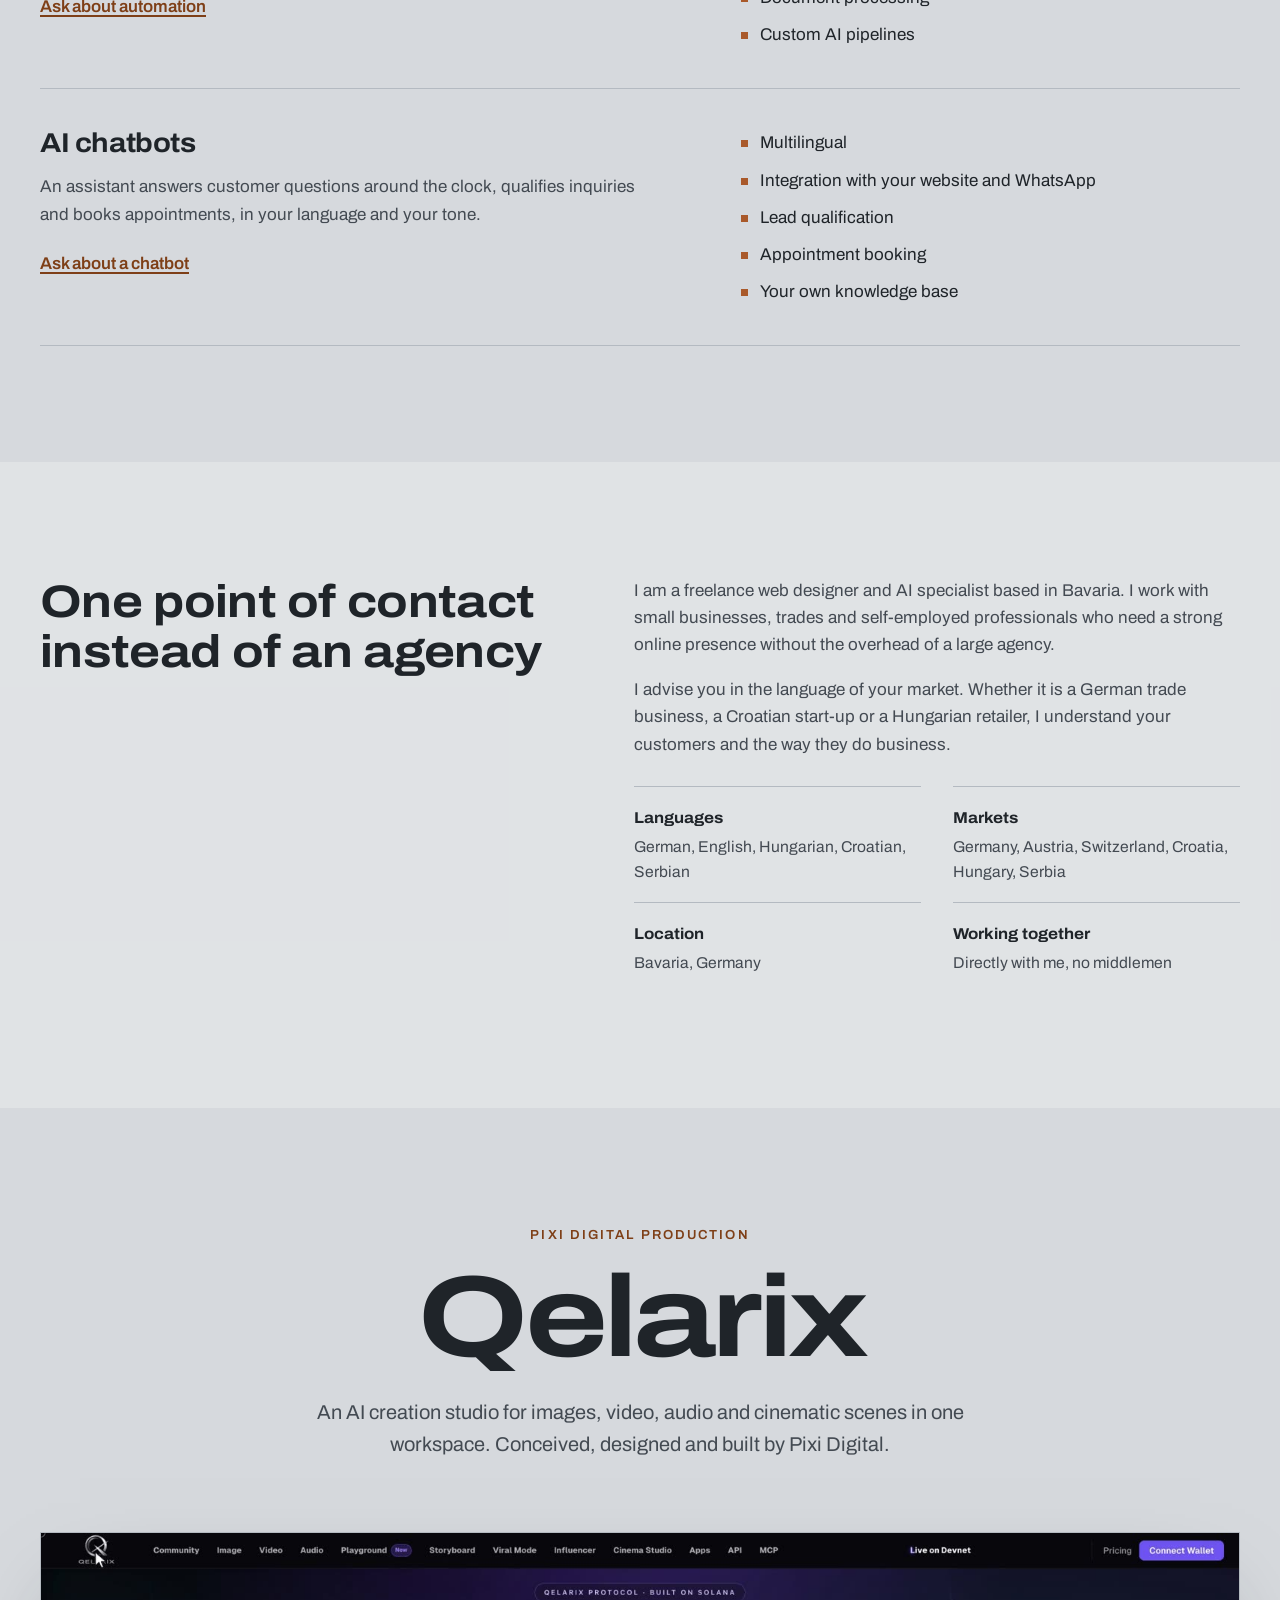
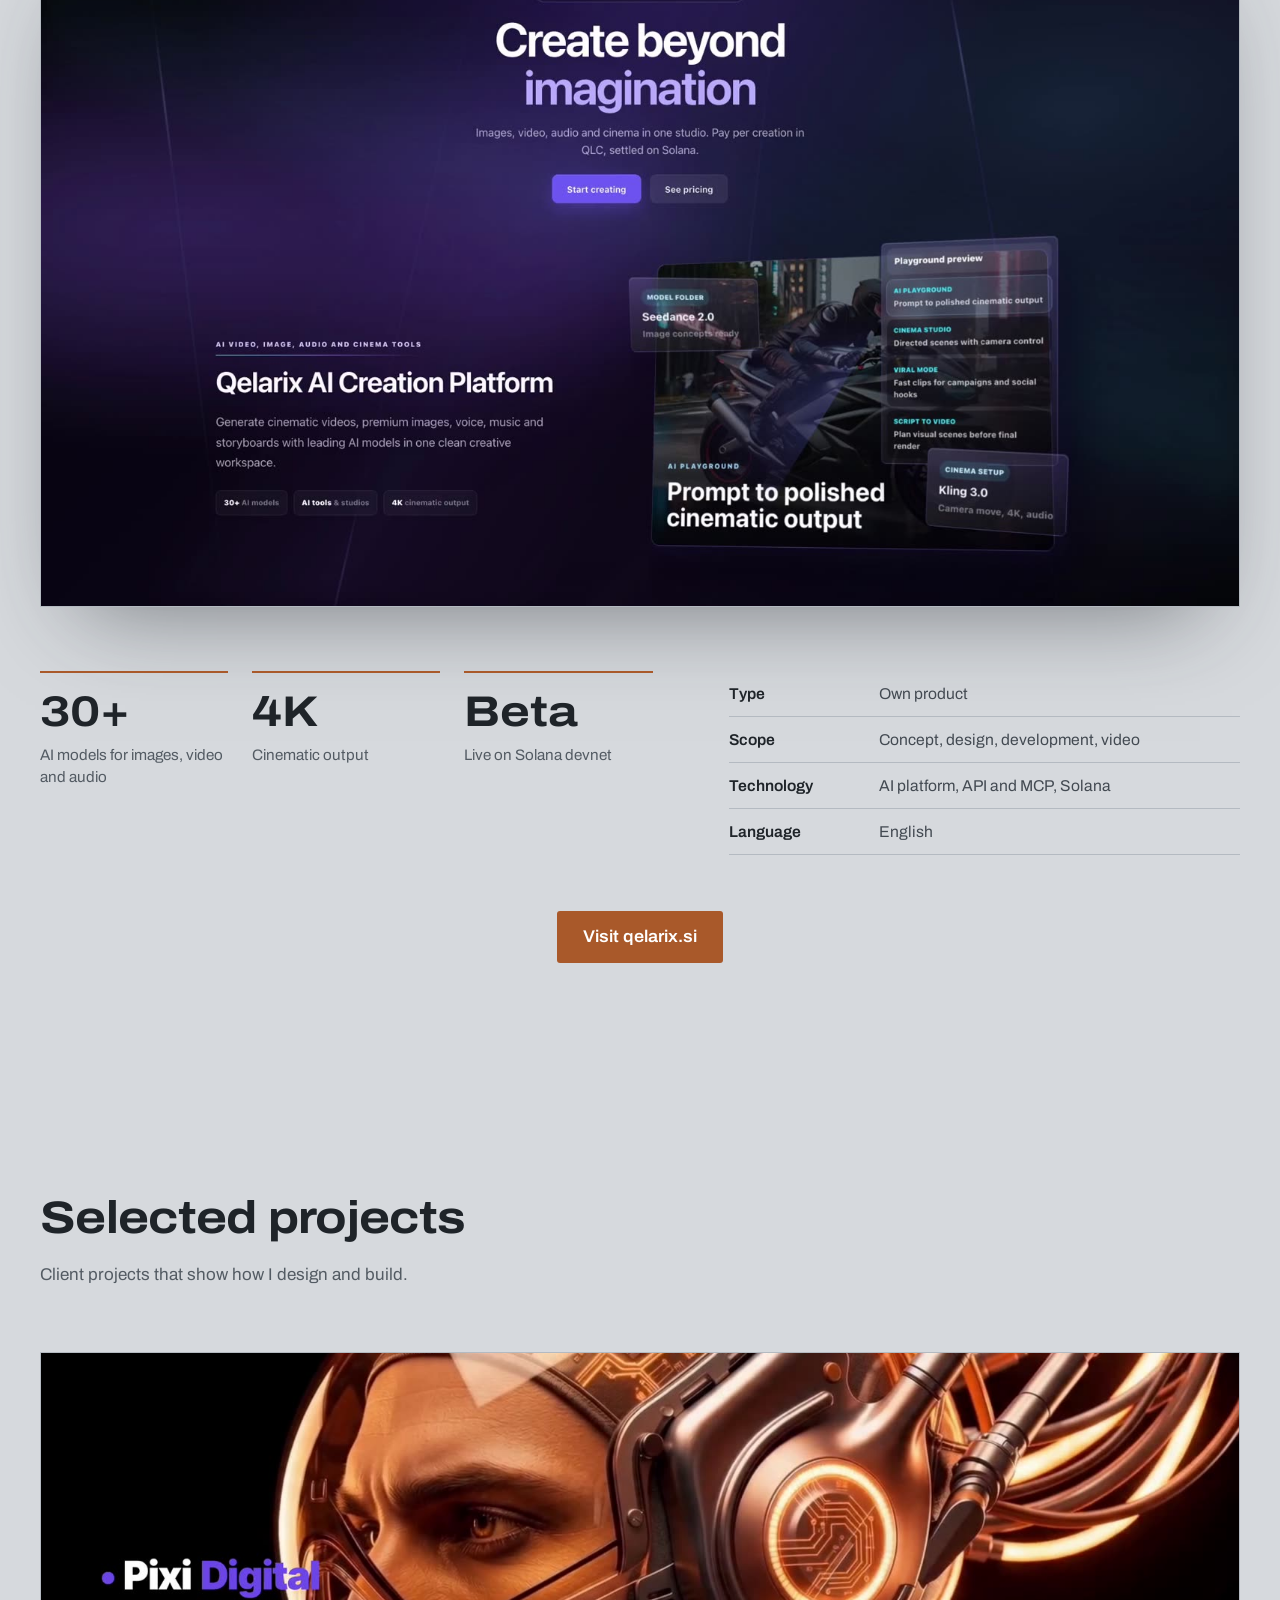
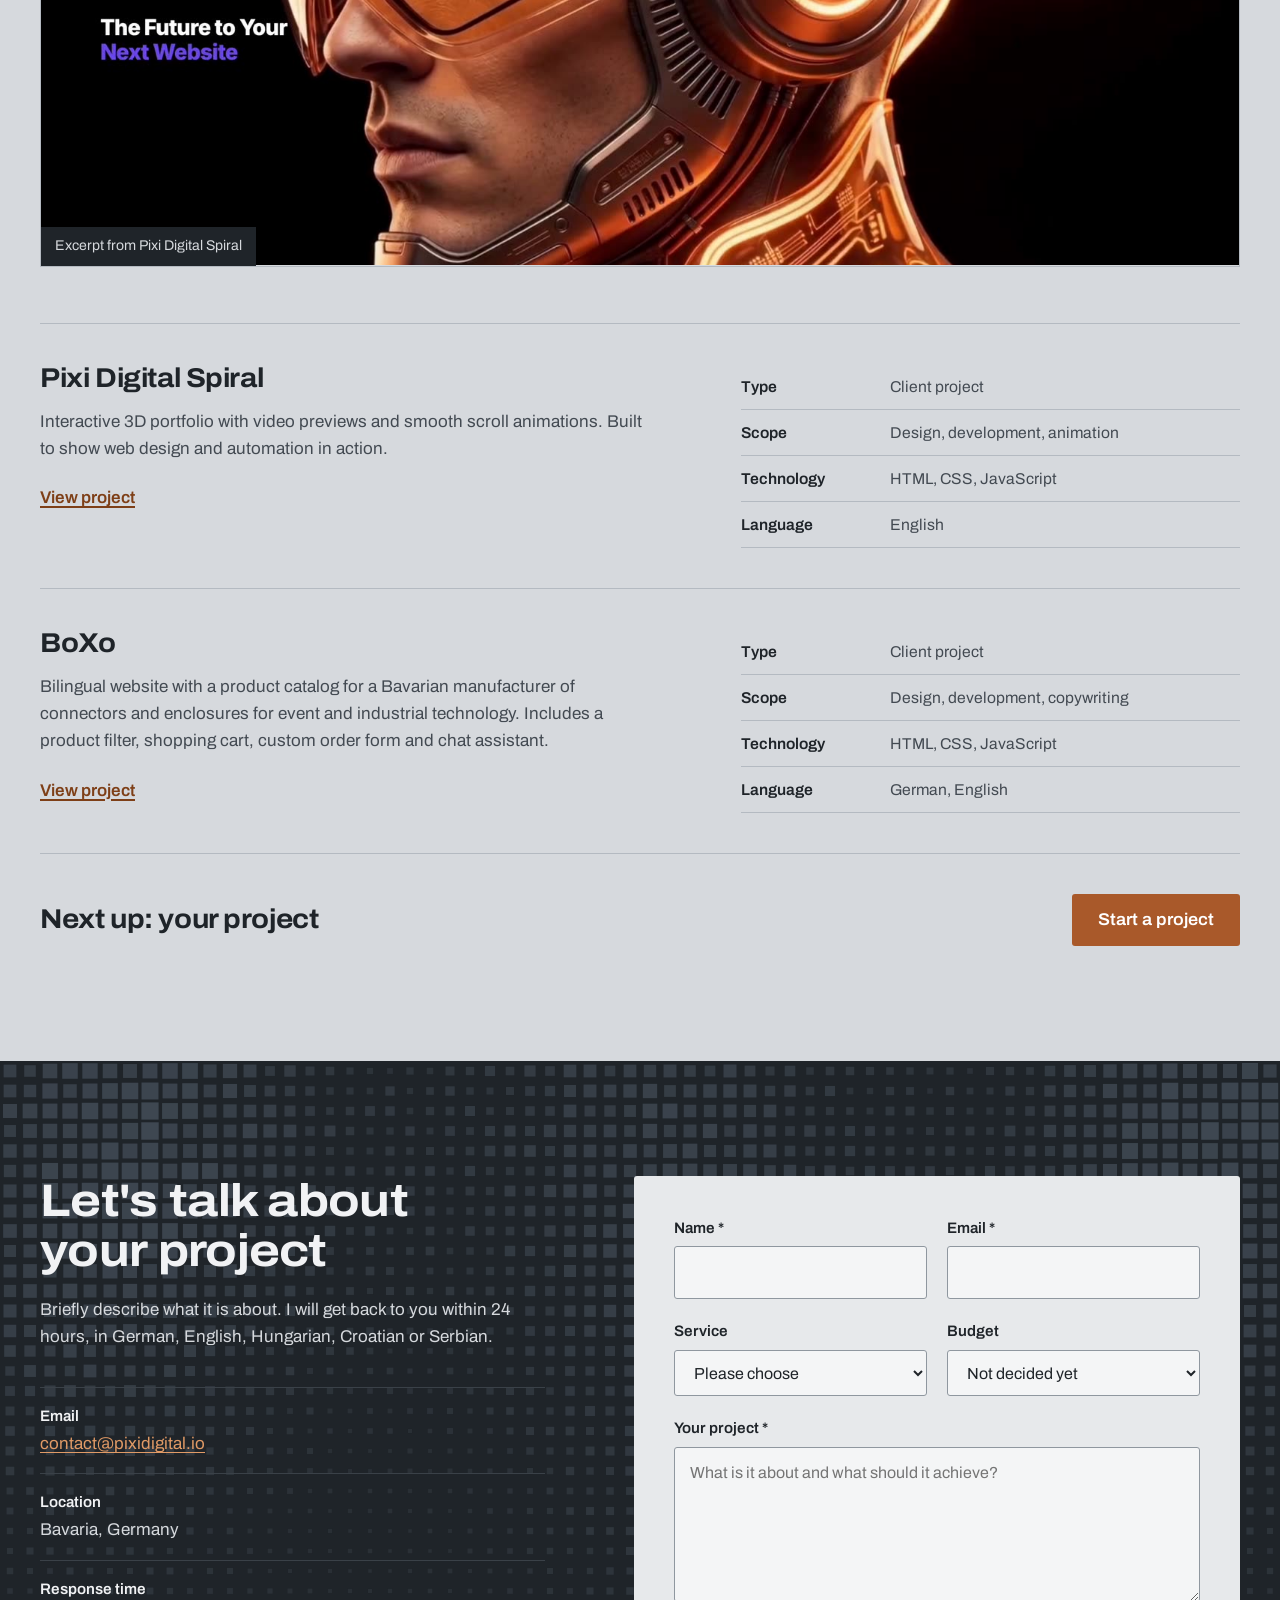
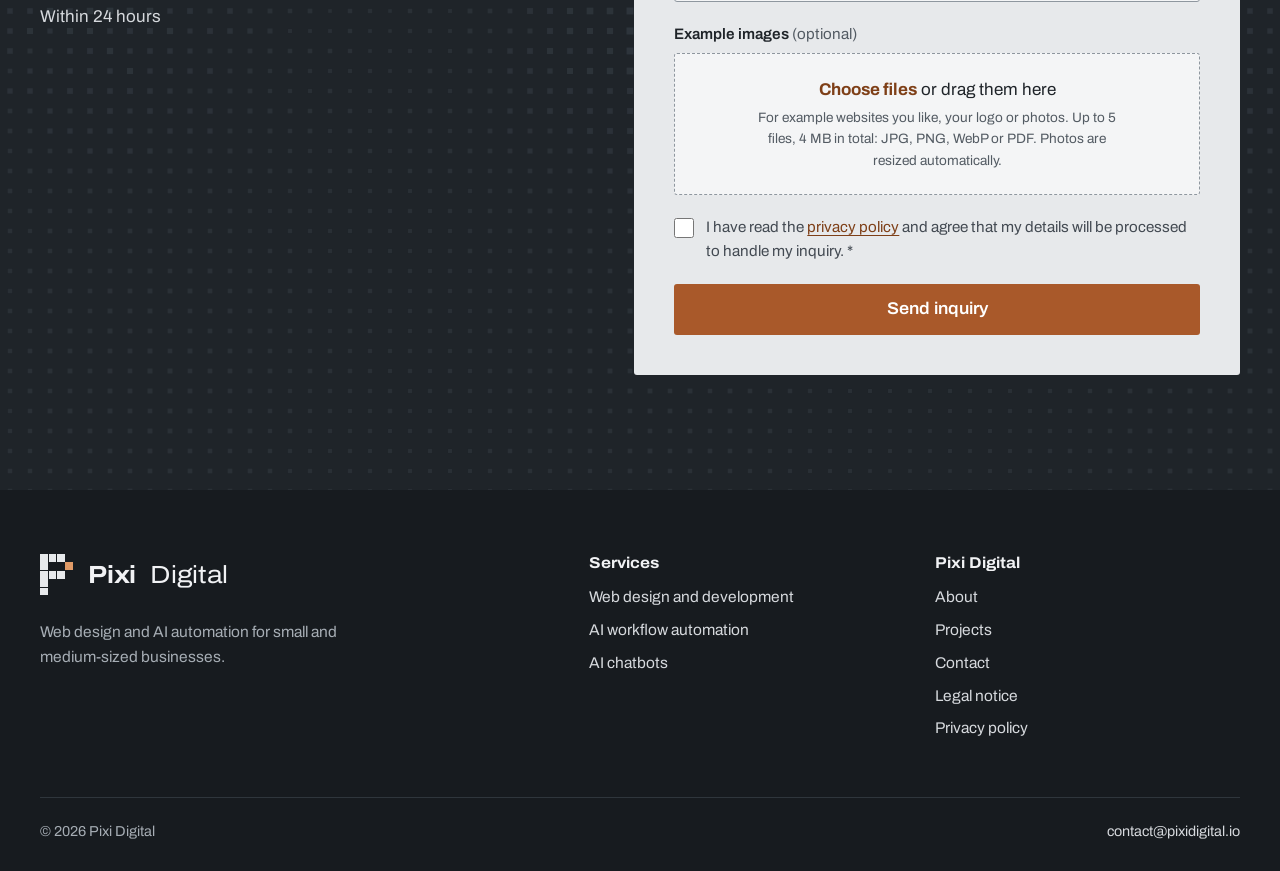
==== commit ee2c71a5: "Anfrageformular: Beispielbilder hochladen" ====
--- a/en/index.html
+++ b/en/index.html
@@ -308,6 +308,17 @@
             <p class="field-error" id="message-error"></p>
           </div>
 
+          <div class="field upload">
+            <span class="upload__label" id="files-label">Example images <span class="upload__opt">(optional)</span></span>
+            <div class="upload__drop" id="uploadDrop">
+              <input type="file" id="files" name="files" multiple accept="image/jpeg,image/png,image/webp,application/pdf" aria-labelledby="files-label" aria-describedby="files-hint files-error" />
+              <p class="upload__text"><strong>Choose files</strong> or drag them here</p>
+              <p class="upload__hint" id="files-hint">For example websites you like, your logo or photos. Up to 5 files, 4 MB in total: JPG, PNG, WebP or PDF. Photos are resized automatically.</p>
+            </div>
+            <ul class="upload__list" id="fileList"></ul>
+            <p class="field-error" id="files-error"></p>
+          </div>
+
           <!-- Honeypot: invisible to people, bots fill it in -->
           <div class="hp" aria-hidden="true">
             <label for="website">Website (please leave empty)</label>
--- a/style.css
+++ b/style.css
@@ -504,6 +504,71 @@
 .field-error { color: var(--error); font-size: 0.9rem; min-height: 0; }
 .field-error:empty { display: none; }
 .hp { position: absolute; left: -9999px; width: 1px; height: 1px; overflow: hidden; }
+
+/* Beispielbilder im Formular */
+.upload__label { color: var(--ink); font-weight: 600; font-size: 0.95rem; }
+.upload__opt { color: var(--ink-mute); font-weight: 400; }
+.upload__drop {
+  position: relative;
+  display: grid;
+  gap: 4px;
+  justify-items: center;
+  padding: 22px 16px;
+  text-align: center;
+  border: 1px dashed #8f979f;
+  border-radius: var(--radius);
+  background: #f4f5f6;
+  transition: border-color 0.15s, background-color 0.15s;
+}
+.upload__drop:hover,
+.upload__drop.is-over { border-color: var(--copper); background: #fff; }
+.upload__drop:focus-within { outline: 2px solid var(--copper); outline-offset: 1px; border-color: var(--copper); }
+.field .upload__drop input { position: absolute; inset: 0; width: 100%; height: 100%; padding: 0; border: 0; opacity: 0; cursor: pointer; }
+.upload__text { color: var(--ink); }
+.upload__text strong { color: var(--copper-deep); }
+.upload__hint { max-width: 46ch; color: var(--ink-mute); font-size: 0.85rem; }
+.upload__list { display: grid; gap: 6px; margin: 0; padding: 0; list-style: none; }
+.upload__list:empty { display: none; }
+.upload__item {
+  display: flex;
+  align-items: center;
+  gap: 12px;
+  padding: 8px 8px 8px 10px;
+  border: 1px solid var(--steel-line);
+  border-radius: var(--radius);
+  background: #f4f5f6;
+  color: var(--ink);
+  font-size: 0.92rem;
+}
+.upload__thumb {
+  flex: none;
+  display: grid;
+  place-items: center;
+  width: 40px;
+  height: 40px;
+  border-radius: 2px;
+  background: var(--steel-sunk);
+  color: var(--ink-soft);
+  font-size: 0.7rem;
+  font-weight: 700;
+  object-fit: cover;
+}
+.upload__name { flex: 1; min-width: 0; overflow: hidden; text-overflow: ellipsis; white-space: nowrap; }
+.upload__size { flex: none; color: var(--ink-mute); font-size: 0.85rem; }
+.upload__remove {
+  flex: none;
+  width: 32px;
+  height: 32px;
+  border: 0;
+  border-radius: var(--radius);
+  background: transparent;
+  color: var(--ink-soft);
+  font-size: 1.2rem;
+  line-height: 1;
+  cursor: pointer;
+}
+.upload__remove:hover { background: var(--steel-sunk); color: var(--ink); }
+.upload__remove:focus-visible { outline: 2px solid var(--copper); outline-offset: 1px; }
 
 .consent { display: grid; gap: 6px; }
 .consent__row { display: flex; gap: 12px; align-items: flex-start; }
